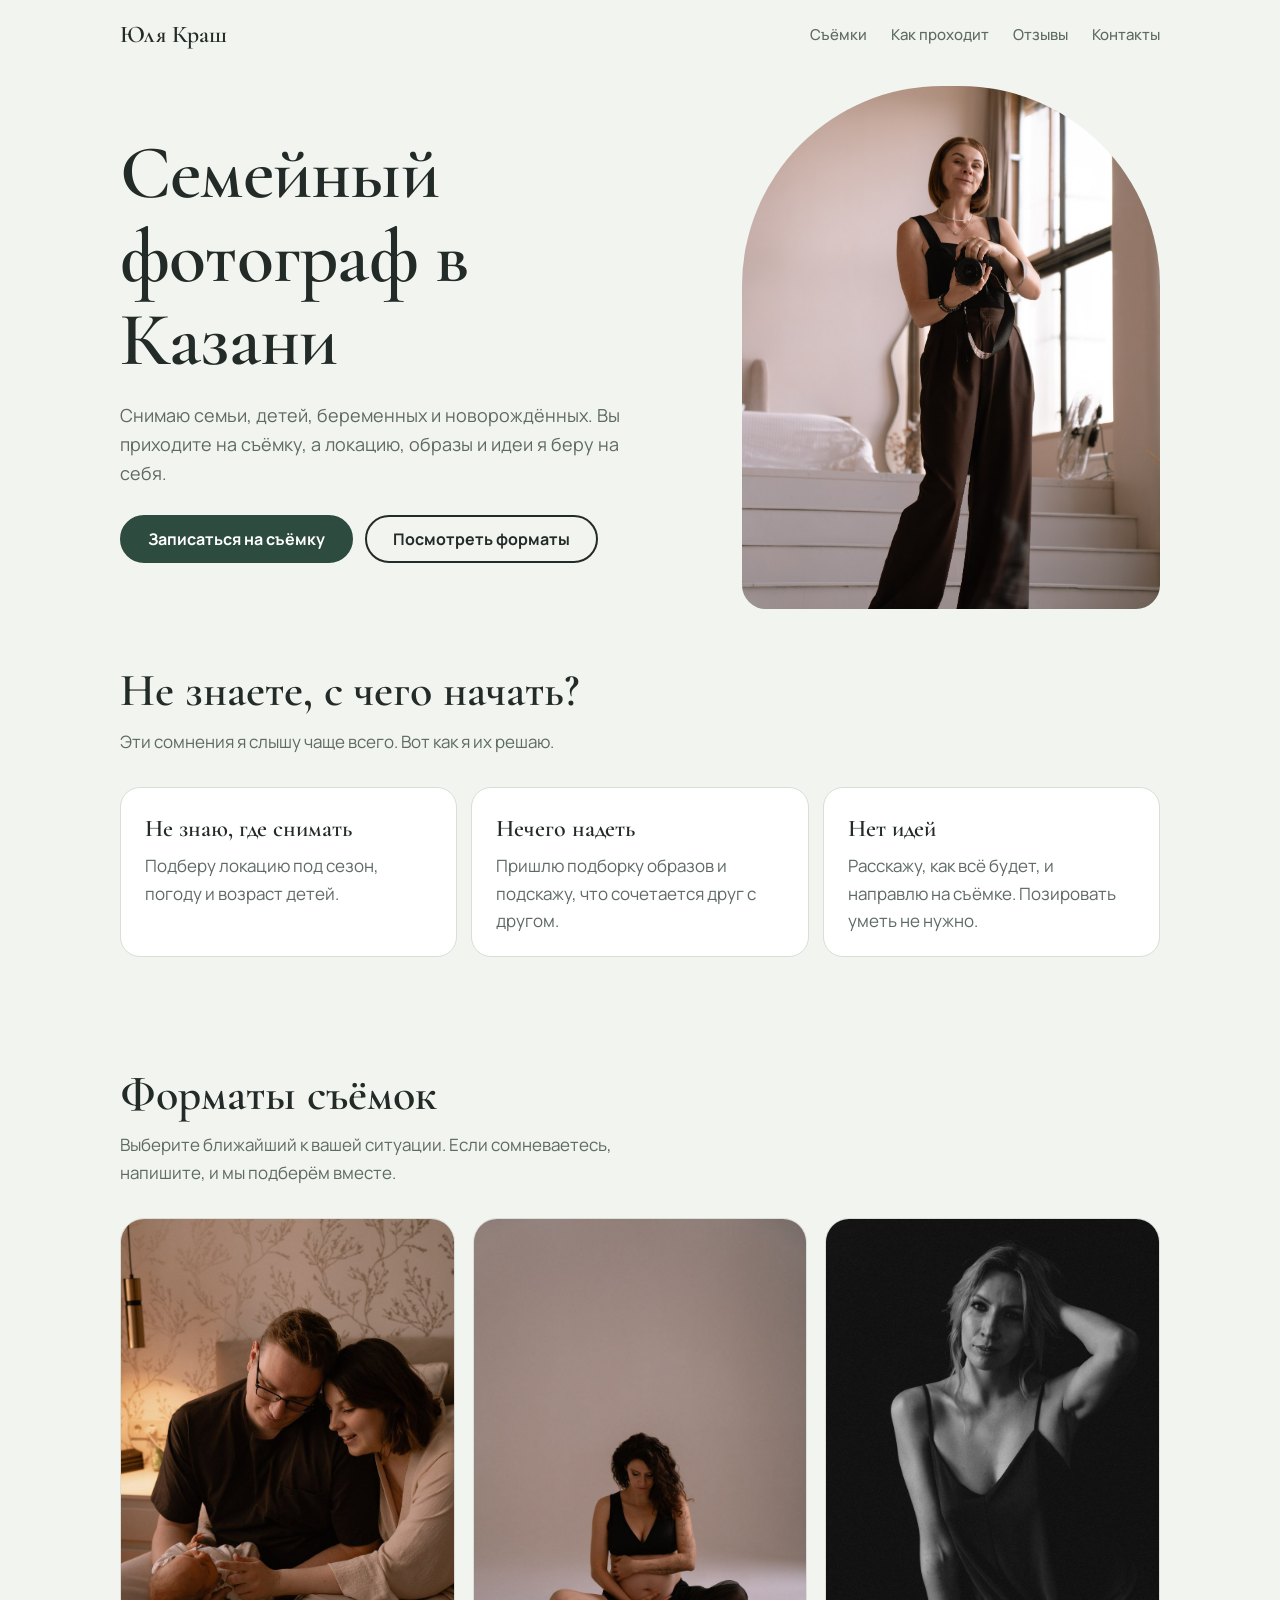
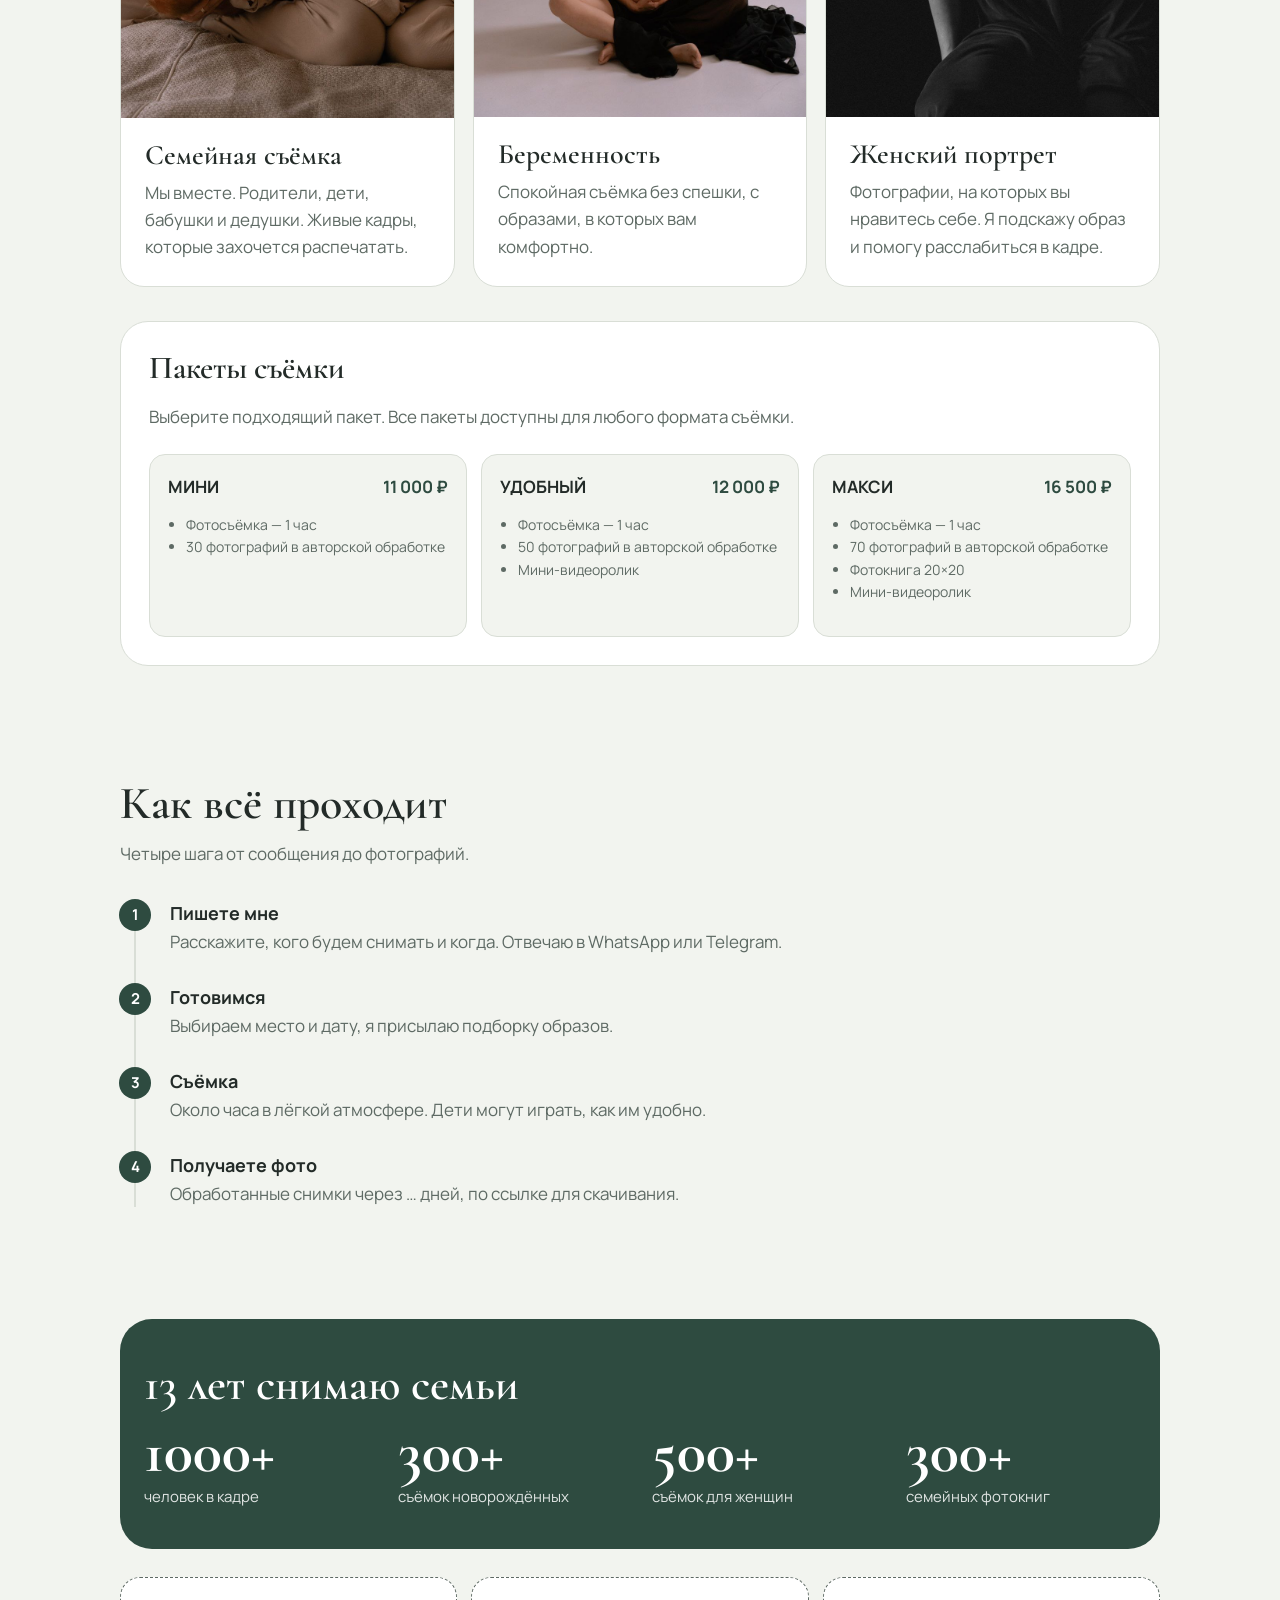
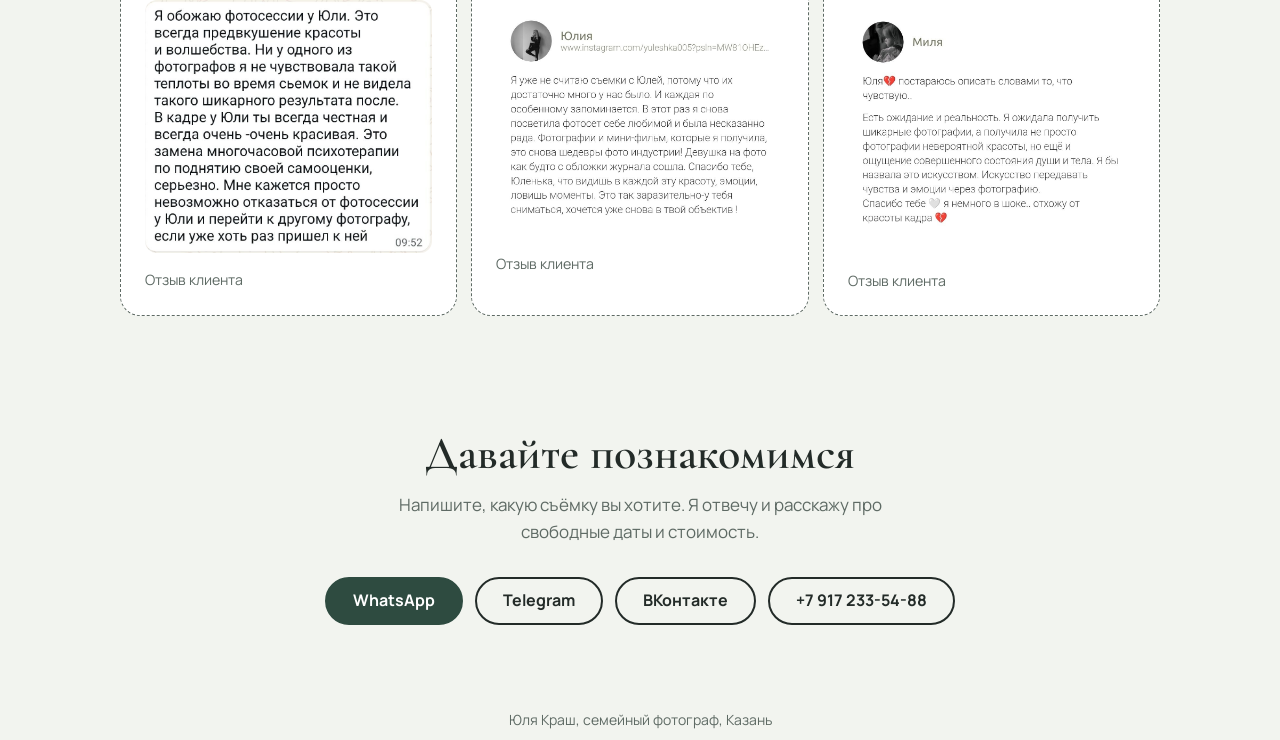
==== index.html @ fc6b43dc "Add files via upload" ====
<!DOCTYPE html>
<html lang="ru">
<head>
<meta charset="utf-8">
<meta name="viewport" content="width=device-width, initial-scale=1, viewport-fit=cover">
<title>Юля Краш — семейный фотограф в Казани</title>
<meta name="description" content="Семейные съёмки, съёмки беременных и новорождённых в Казани. Помогу с локацией, образами и идеями.">
<link rel="preconnect" href="https://fonts.googleapis.com">
<link rel="preconnect" href="https://fonts.gstatic.com" crossorigin>
<link href="https://fonts.googleapis.com/css2?family=Cormorant+Garamond:wght@500;600&family=Manrope:wght@400;500;700&display=swap" rel="stylesheet">
<style>
:root{
  --bg:#F2F4EF; --surface:#FFFFFF; --ink:#232B28; --muted:#5E6A64;
  --accent:#2E4B40; --accent-ink:#FFFFFF; --blush:#EBCFC6; --sage:#C9D6CB; --line:#D9DED6;
  box-sizing:border-box; padding-top:env(safe-area-inset-top,0px); padding-bottom:env(safe-area-inset-bottom,0px);
  color-scheme:light;
}
@media (prefers-color-scheme:dark){
  :root:not([data-theme="light"]){
    --bg:#171C1A; --surface:#202723; --ink:#EDEFEA; --muted:#A3AEA7;
    --accent:#9CC4B0; --accent-ink:#13201A; --blush:#5B4640; --sage:#33443A; --line:#303A35; color-scheme:dark;
  }
}
:root[data-theme="dark"]{
  --bg:#171C1A; --surface:#202723; --ink:#EDEFEA; --muted:#A3AEA7;
  --accent:#9CC4B0; --accent-ink:#13201A; --blush:#5B4640; --sage:#33443A; --line:#303A35; color-scheme:dark;
}
html{scroll-behavior:smooth;scroll-padding-top:env(safe-area-inset-top,0px)}
*{box-sizing:border-box}
body{margin:0;background:var(--bg);color:var(--ink);font:400 17px/1.6 Manrope,system-ui,-apple-system,"Segoe UI",Arial,sans-serif;-webkit-font-smoothing:antialiased;padding-bottom:84px}
h1,h2,h3{font-family:"Cormorant Garamond",Georgia,"Times New Roman",serif;font-weight:600;line-height:1.1;margin:0}
a{color:inherit}
:focus-visible{outline:3px solid var(--accent);outline-offset:3px}
.wrap{max-width:1080px;margin:0 auto;padding:0 20px}
section{padding:56px 0}
h2{font-size:clamp(32px,6vw,46px);margin-bottom:12px}
.lead{color:var(--muted);max-width:56ch;margin:0 0 32px}

/* header */
header{display:flex;align-items:center;justify-content:space-between;padding:16px 0}
.logo{font-family:"Cormorant Garamond",Georgia,serif;font-weight:600;font-size:24px;text-decoration:none}
header nav{display:none;gap:24px}
header nav a{text-decoration:none;color:var(--muted);font-weight:500;font-size:15px}
header nav a:hover{color:var(--ink)}
@media(min-width:760px){header nav{display:flex}}

/* buttons */
.btn{display:inline-flex;align-items:center;justify-content:center;min-height:48px;padding:0 26px;border-radius:999px;background:var(--accent);color:var(--accent-ink);font-weight:700;text-decoration:none;border:2px solid var(--accent);font-size:16px}
.btn.ghost{background:transparent;color:var(--ink);border-color:var(--ink)}
.btn:hover{filter:brightness(1.08)}

/* hero */
.hero{display:grid;gap:32px;padding-top:16px;align-items:center}
.hero h1{font-size:clamp(42px,9vw,76px);letter-spacing:-.01em}
.hero p{color:var(--muted);font-size:18px;max-width:46ch;margin:18px 0 28px}
.cta-row{display:flex;flex-wrap:wrap;gap:12px}
.photo{position:relative;border-radius:200px 200px 24px 24px;aspect-ratio:4/5;background:linear-gradient(160deg,var(--blush),var(--sage));display:flex;align-items:flex-end;justify-content:center;overflow:hidden}
.ph-note{margin:16px;padding:8px 14px;border:1.5px dashed var(--muted);border-radius:12px;color:var(--muted);font-size:13px;text-align:center;background:color-mix(in srgb,var(--bg) 70%,transparent)}
@media(min-width:860px){.hero{grid-template-columns:1.15fr .85fr;gap:56px}}

/* worries */
.worries{display:grid;gap:14px}
.worry{background:var(--surface);border:1px solid var(--line);border-radius:20px;padding:22px 24px}
.worry b{display:block;font-family:"Cormorant Garamond",Georgia,serif;font-size:24px;font-weight:600;margin-bottom:4px}
.worry span{color:var(--muted)}
@media(min-width:760px){.worries{grid-template-columns:repeat(3,1fr)}}

/* services */
.svc{display:grid;gap:18px}
.card{display:flex;flex-direction:column;background:var(--surface);border:1px solid var(--line);border-radius:24px;overflow:hidden}
.card .pic{aspect-ratio:3/2;display:flex;align-items:flex-end}
.card:nth-child(1) .pic{background:linear-gradient(135deg,var(--sage),var(--blush))}
.card:nth-child(2) .pic{background:linear-gradient(135deg,var(--blush),var(--bg))}
.card:nth-child(3) .pic{background:linear-gradient(135deg,var(--bg),var(--sage))}
.card .pic .ph-note{margin:12px}
.card .body{padding:22px 24px 26px;display:flex;flex-direction:column;gap:8px;flex:1}
.card h3{font-size:28px}
.card p{margin:0;color:var(--muted)}
.price{margin-top:auto;padding-top:12px;font-weight:700}
.price i{font-style:normal;color:var(--muted);font-weight:500;border-bottom:1.5px dashed var(--muted)}
@media(min-width:860px){.svc{grid-template-columns:repeat(3,1fr)}}


/* pricing */
.pricing {
  margin-top: 34px;
  padding: 28px;
  background: var(--surface);
  border: 1px solid var(--line);
  border-radius: 28px;
}

.pricing h3 {
  font-size: 32px;
  margin-bottom: 8px;
}

.pricing-intro {
  color: var(--muted);
  margin-bottom: 24px;
}

.pricing-grid {
  display: grid;
  grid-template-columns: repeat(3, 1fr);
  gap: 14px;
}

.pricing .price-option {
  padding: 18px;
  border: 1px solid var(--line);
  border-radius: 16px;
  background: var(--bg);
}

.pricing .price-option b {
  display: flex;
  justify-content: space-between;
  gap: 10px;
  font-size: 17px;
}

.pricing .price-option strong {
  color: var(--accent);
  white-space: nowrap;
}

.pricing .price-option ul {
  padding-left: 18px;
  color: var(--muted);
  font-size: 14px;
}

@media (max-width: 760px) {
  .pricing-grid {
    grid-template-columns: 1fr;
  }
}


/* process */
.steps{list-style:none;margin:0;padding:0;display:grid;gap:0;counter-reset:s;border-left:2px solid var(--line);margin-left:14px}
.steps li{counter-increment:s;position:relative;padding:0 0 28px 34px}
.steps li:last-child{padding-bottom:0}
.steps li::before{content:counter(s);position:absolute;left:-17px;top:0;width:32px;height:32px;border-radius:50%;background:var(--accent);color:var(--accent-ink);font-weight:700;font-size:15px;display:flex;align-items:center;justify-content:center}
.steps b{display:block;font-size:18px}
.steps span{color:var(--muted)}

/* proof */
.proof{background:var(--accent);color:var(--accent-ink);border-radius:32px;padding:40px 24px}
.stats{display:grid;grid-template-columns:1fr 1fr;gap:24px}
.stats div b{display:block;font-family:"Cormorant Garamond",Georgia,serif;font-size:clamp(40px,8vw,60px);line-height:1}
.stats div span{font-size:15px;opacity:.85}
@media(min-width:760px){.stats{grid-template-columns:repeat(4,1fr)}}
.reviews{display:grid;gap:14px;margin-top:28px}
.review{background:var(--surface);color:var(--ink);border-radius:20px;padding:22px 24px;border:1px dashed var(--muted)}
.review img {
  width: 100%;
  height: auto;
  display: block;
  border-radius: 12px;
  margin-bottom: 12px;
}
.review small{color:var(--muted)}
@media(min-width:760px){.reviews{grid-template-columns:repeat(3,1fr)}}

/* contact */
.contact{text-align:center}
.contact .cta-row{justify-content:center;margin-top:20px}
.contact .lead{margin-left:auto;margin-right:auto}
footer{padding:28px 0 8px;color:var(--muted);font-size:14px;text-align:center}

/* sticky mobile bar */
.bar{position:fixed;left:0;right:0;bottom:0;display:flex;gap:10px;padding:10px 16px calc(10px + env(safe-area-inset-bottom,0px));background:var(--surface);border-top:1px solid var(--line);z-index:20}
.bar a{flex:1;min-height:48px;border-radius:999px;display:flex;align-items:center;justify-content:center;font-weight:700;text-decoration:none;font-size:15px}
.bar .wa{background:var(--accent);color:var(--accent-ink)}
.bar .tg{border:2px solid var(--accent);color:var(--ink)}
@media(min-width:760px){.bar{display:none}body{padding-bottom:0}}
@media(prefers-reduced-motion:reduce){html{scroll-behavior:auto}}

.photo img{width:100%;height:100%;object-fit:cover;display:block}
.card .pic img{width:100%;height:100%;object-fit:cover;display:block}

.card .pic img{width:100%;height:100%;object-fit:cover;display:block}
</style>


</head>
<body>
<div class="wrap">
  <header>
    <a class="logo" href="#top">Юля Краш</a>
    <nav aria-label="Разделы">
      <a href="#sessions">Съёмки</a>
      <a href="#process">Как проходит</a>
      <a href="#reviews">Отзывы</a>
      <a href="#contact">Контакты</a>
    </nav>
  </header>

  <main id="top">
    <div class="hero">
      <div>
        <h1>Семейный фотограф в Казани</h1>
        <p>Снимаю семьи, детей, беременных и новорождённых. Вы приходите на съёмку, а локацию, образы и идеи я беру на себя.</p>
        <div class="cta-row">
          <a class="btn" href="#contact">Записаться на съёмку</a>
          <a class="btn ghost" href="#sessions">Посмотреть форматы</a>
        </div>
      </div>
      <div class="photo">
        <img src="img/mama_main.jpg" alt="Семья на фотосессии в Казани">
      </div>
    </div>

    <section aria-labelledby="w">
      <h2 id="w">Не знаете, с чего начать?</h2>
      <p class="lead">Эти сомнения я слышу чаще всего. Вот как я их решаю.</p>
      <div class="worries">
        <div class="worry"><b>Не знаю, где снимать</b><span>Подберу локацию под сезон, погоду и возраст детей.</span></div>
        <div class="worry"><b>Нечего надеть</b><span>Пришлю подборку образов и подскажу, что сочетается друг с другом.</span></div>
        <div class="worry"><b>Нет идей</b><span>Расскажу, как всё будет, и направлю на съёмке. Позировать уметь не нужно.</span></div>
      </div>
    </section>

    <section id="sessions" aria-labelledby="s">
      <h2 id="s">Форматы съёмок</h2>
      <p class="lead">Выберите ближайший к вашей ситуации. Если сомневаетесь, напишите, и мы подберём вместе.</p>
      <div class="svc">
        <article class="card">
          <div class="pic"><img src="img/family.jpg" alt="Семья на фотосессии в Казани"></div>
          <div class="body"><h3>Семейная съёмка</h3><p>Мы вместе. Родители, дети, бабушки и дедушки. Живые кадры, которые захочется распечатать.</p></div>
        </article>
        <article class="card">
          <div class="pic"><img src="img/pregnancy.jpg" alt="Съёмка беременности в Казани"></div>
          <div class="body"><h3>Беременность</h3><p>Спокойная съёмка без спешки, с образами, в которых вам комфортно.</p></div>
        </article>
        <article class="card">
          <div class="pic"><img src="img/portrait.jpg" alt="Женский портрет"></div>
          <div class="body"><h3>Женский портрет</h3><p>Фотографии, на которых вы нравитесь себе. Я подскажу образ и помогу расслабиться в кадре.</p></div>
        </article>
      </div>
      
      <div class="pricing">
        <h3>Пакеты съёмки</h3>
        <p class="pricing-intro">
          Выберите подходящий пакет. Все пакеты доступны для любого формата съёмки.
        </p>

        <div class="pricing-grid">

          <div class="price-option">
            <b>МИНИ <strong>11 000 ₽</strong></b>
            <ul>
              <li>Фотосъёмка — 1 час</li>
              <li>30 фотографий в авторской обработке</li>
            </ul>
          </div>

          <div class="price-option">
            <b>УДОБНЫЙ <strong>12 000 ₽</strong></b>
            <ul>
              <li>Фотосъёмка — 1 час</li>
              <li>50 фотографий в авторской обработке</li>
              <li>Мини-видеоролик</li>
            </ul>
          </div>

          <div class="price-option">
            <b>МАКСИ <strong>16 500 ₽</strong></b>
            <ul>
              <li>Фотосъёмка — 1 час</li>
              <li>70 фотографий в авторской обработке</li>
              <li>Фотокнига 20×20</li>
              <li>Мини-видеоролик</li>
            </ul>
          </div>

        </div>
      </div>

    </section>

    <section id="process" aria-labelledby="p">
      <h2 id="p">Как всё проходит</h2>
      <p class="lead">Четыре шага от сообщения до фотографий.</p>
      <ol class="steps">
        <li><b>Пишете мне</b><span>Расскажите, кого будем снимать и когда. Отвечаю в WhatsApp или Telegram.</span></li>
        <li><b>Готовимся</b><span>Выбираем место и дату, я присылаю подборку образов.</span></li>
        <li><b>Съёмка</b><span>Около часа в лёгкой атмосфере. Дети могут играть, как им удобно.</span></li>
        <li><b>Получаете фото</b><span>Обработанные снимки через … дней, по ссылке для скачивания.</span></li>
      </ol>
    </section>

    <section id="reviews" aria-labelledby="r">
      <div class="proof">
        <h2 id="r">13 лет снимаю семьи</h2>
        <div class="stats">
          <div><b>1000+</b><span>человек в кадре</span></div>
          <div><b>300+</b><span>съёмок новорождённых</span></div>
          <div><b>500+</b><span>съёмок для женщин</span></div>
          <div><b>300+</b><span>семейных фотокниг</span></div>
        </div>
      </div>
      <div class="reviews">

  <div class="review">
    <img src="img/otziv_1.jpg" alt="Отзыв клиента">
    <small>Отзыв клиента</small>
  </div>

  <div class="review">
    <img src="img/otziv_2.jpg" alt="Отзыв клиента">
    <small>Отзыв клиента</small>
  </div>

  <div class="review">
    <img src="img/otziv_3.jpg" alt="Отзыв клиента">
    <small>Отзыв клиента</small>
  </div>

</div>
    </section>

    <section id="contact" class="contact" aria-labelledby="c">
      <h2 id="c">Давайте познакомимся</h2>
      <p class="lead">Напишите, какую съёмку вы хотите. Я отвечу и расскажу про свободные даты и стоимость.</p>
      <div class="cta-row">
        <a class="btn" href="https://wa.me/79172335488">WhatsApp</a>
        <a class="btn ghost" href="https://t.me/yulja_krash">Telegram</a>
        <a class="btn ghost" href="https://vk.ru/yulja.krash">ВКонтакте</a>
        <a class="btn ghost" href="tel:+79172335488">+7 917 233-54-88</a>
      </div>
    </section>
  </main>

  <footer>Юля Краш, семейный фотограф, Казань</footer>
</div>

<div class="bar">
  <a class="wa" href="https://wa.me/79172335488">WhatsApp</a>
  <a class="tg" href="https://t.me/yulja_krash">Telegram</a>
</div>
</body>
</html>
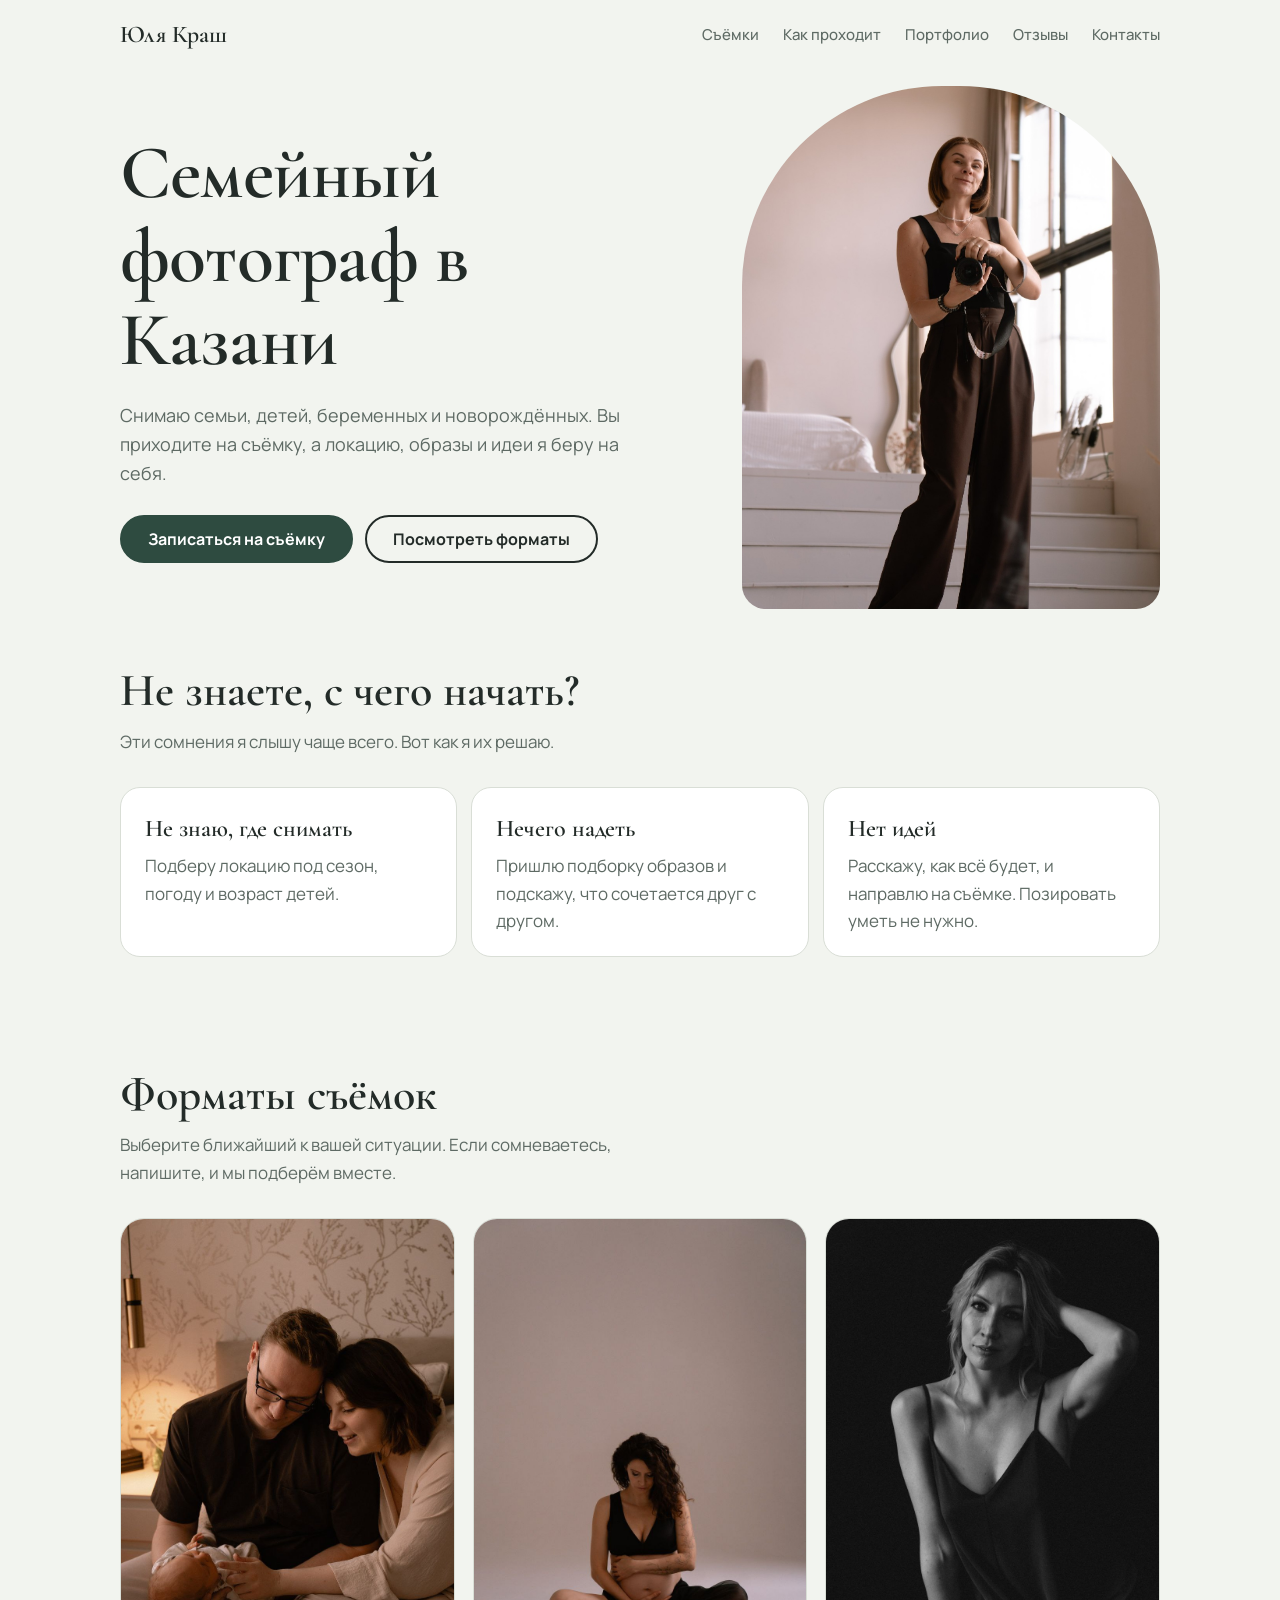
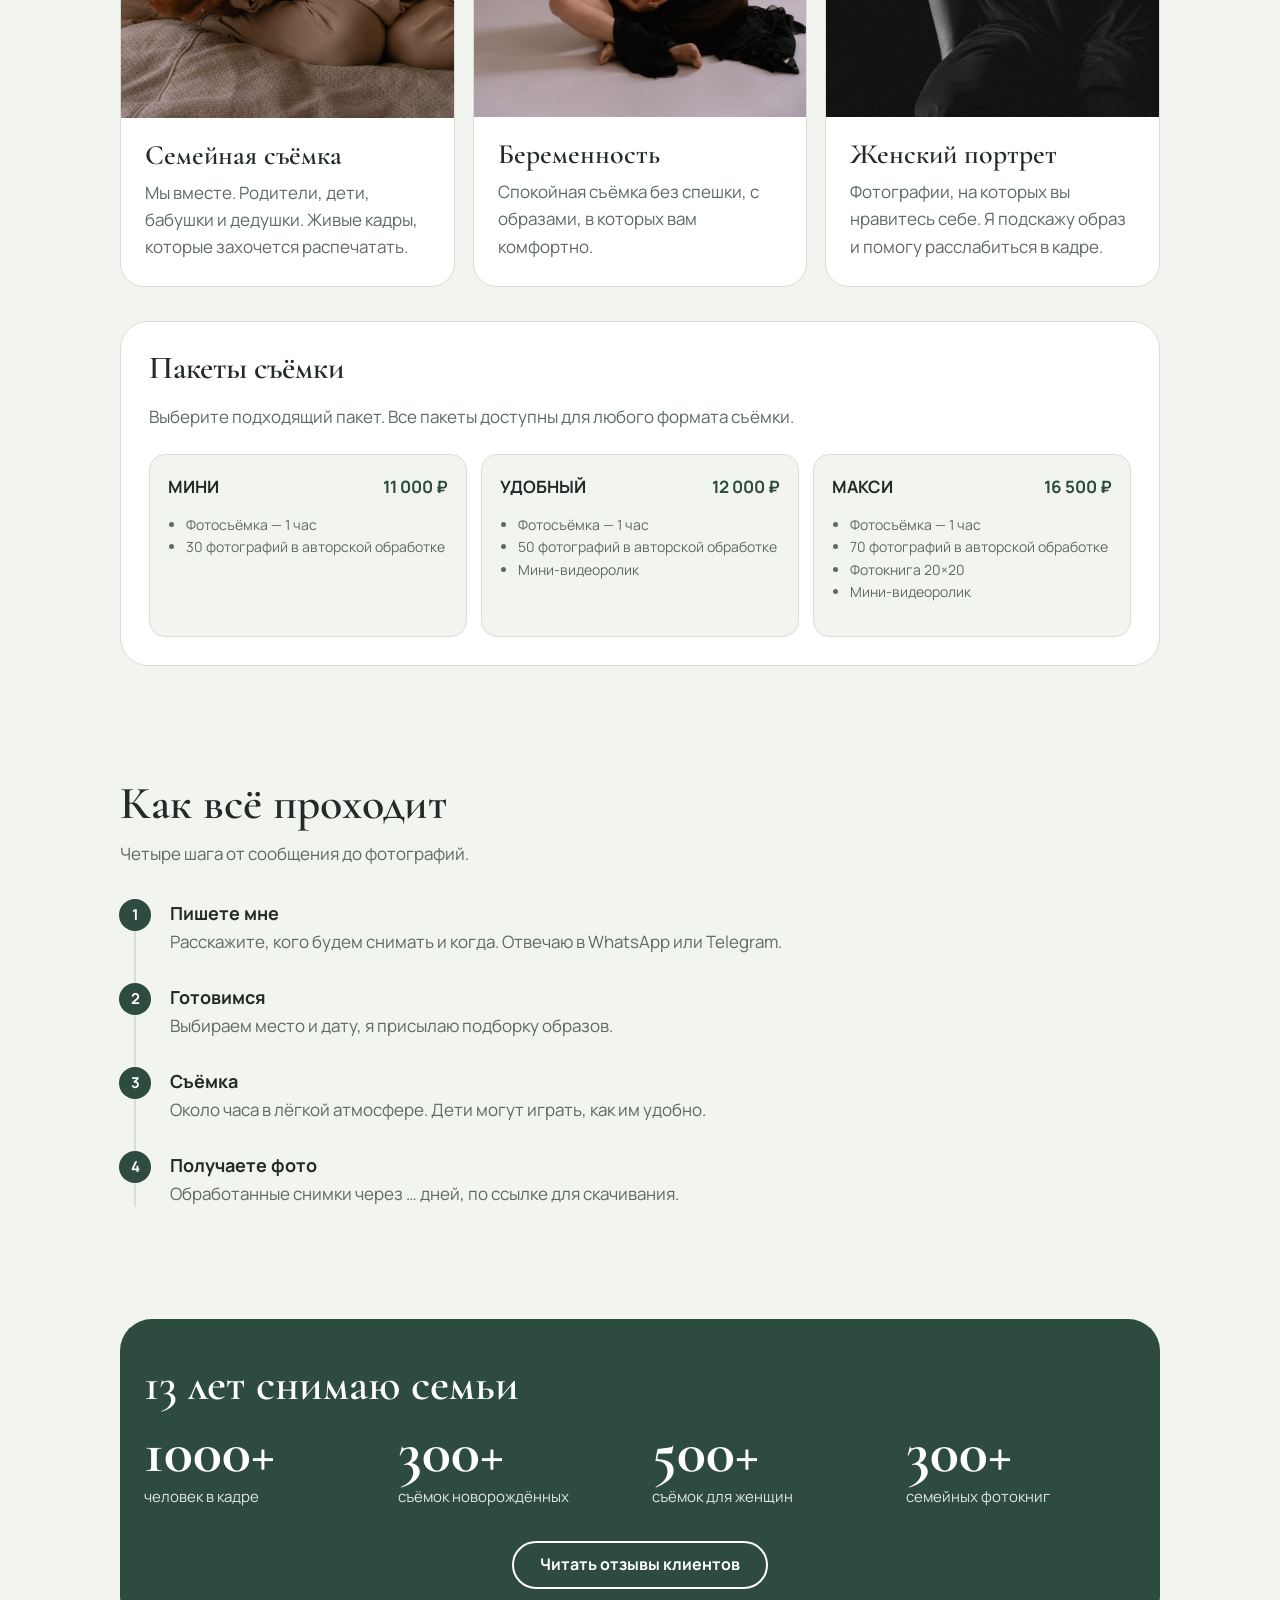
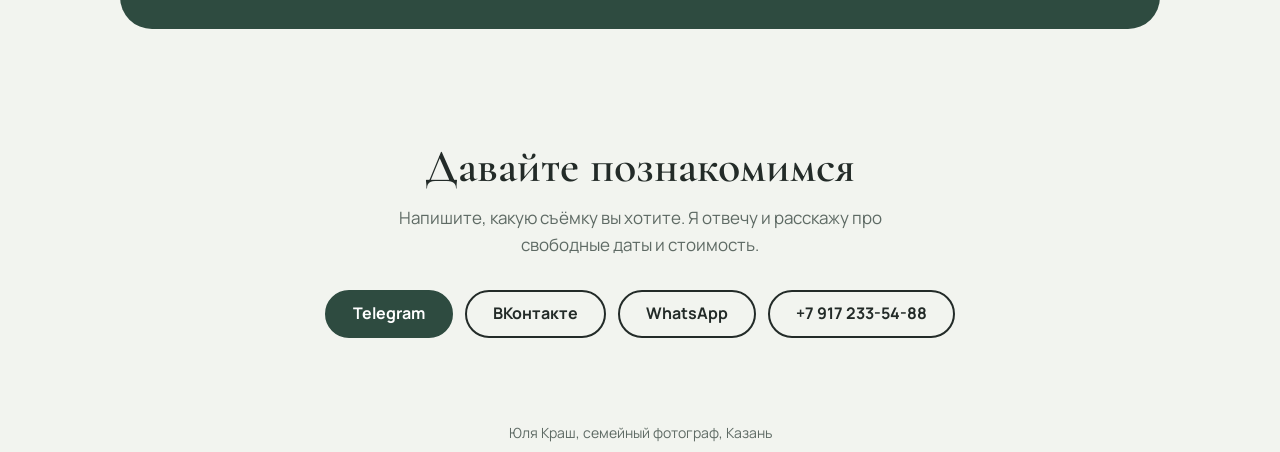
==== commit 58219507: "ьфшт" ====
--- a/index.html
+++ b/index.html
@@ -8,181 +8,7 @@
 <link rel="preconnect" href="https://fonts.googleapis.com">
 <link rel="preconnect" href="https://fonts.gstatic.com" crossorigin>
 <link href="https://fonts.googleapis.com/css2?family=Cormorant+Garamond:wght@500;600&family=Manrope:wght@400;500;700&display=swap" rel="stylesheet">
-<style>
-:root{
-  --bg:#F2F4EF; --surface:#FFFFFF; --ink:#232B28; --muted:#5E6A64;
-  --accent:#2E4B40; --accent-ink:#FFFFFF; --blush:#EBCFC6; --sage:#C9D6CB; --line:#D9DED6;
-  box-sizing:border-box; padding-top:env(safe-area-inset-top,0px); padding-bottom:env(safe-area-inset-bottom,0px);
-  color-scheme:light;
-}
-@media (prefers-color-scheme:dark){
-  :root:not([data-theme="light"]){
-    --bg:#171C1A; --surface:#202723; --ink:#EDEFEA; --muted:#A3AEA7;
-    --accent:#9CC4B0; --accent-ink:#13201A; --blush:#5B4640; --sage:#33443A; --line:#303A35; color-scheme:dark;
-  }
-}
-:root[data-theme="dark"]{
-  --bg:#171C1A; --surface:#202723; --ink:#EDEFEA; --muted:#A3AEA7;
-  --accent:#9CC4B0; --accent-ink:#13201A; --blush:#5B4640; --sage:#33443A; --line:#303A35; color-scheme:dark;
-}
-html{scroll-behavior:smooth;scroll-padding-top:env(safe-area-inset-top,0px)}
-*{box-sizing:border-box}
-body{margin:0;background:var(--bg);color:var(--ink);font:400 17px/1.6 Manrope,system-ui,-apple-system,"Segoe UI",Arial,sans-serif;-webkit-font-smoothing:antialiased;padding-bottom:84px}
-h1,h2,h3{font-family:"Cormorant Garamond",Georgia,"Times New Roman",serif;font-weight:600;line-height:1.1;margin:0}
-a{color:inherit}
-:focus-visible{outline:3px solid var(--accent);outline-offset:3px}
-.wrap{max-width:1080px;margin:0 auto;padding:0 20px}
-section{padding:56px 0}
-h2{font-size:clamp(32px,6vw,46px);margin-bottom:12px}
-.lead{color:var(--muted);max-width:56ch;margin:0 0 32px}
-
-/* header */
-header{display:flex;align-items:center;justify-content:space-between;padding:16px 0}
-.logo{font-family:"Cormorant Garamond",Georgia,serif;font-weight:600;font-size:24px;text-decoration:none}
-header nav{display:none;gap:24px}
-header nav a{text-decoration:none;color:var(--muted);font-weight:500;font-size:15px}
-header nav a:hover{color:var(--ink)}
-@media(min-width:760px){header nav{display:flex}}
-
-/* buttons */
-.btn{display:inline-flex;align-items:center;justify-content:center;min-height:48px;padding:0 26px;border-radius:999px;background:var(--accent);color:var(--accent-ink);font-weight:700;text-decoration:none;border:2px solid var(--accent);font-size:16px}
-.btn.ghost{background:transparent;color:var(--ink);border-color:var(--ink)}
-.btn:hover{filter:brightness(1.08)}
-
-/* hero */
-.hero{display:grid;gap:32px;padding-top:16px;align-items:center}
-.hero h1{font-size:clamp(42px,9vw,76px);letter-spacing:-.01em}
-.hero p{color:var(--muted);font-size:18px;max-width:46ch;margin:18px 0 28px}
-.cta-row{display:flex;flex-wrap:wrap;gap:12px}
-.photo{position:relative;border-radius:200px 200px 24px 24px;aspect-ratio:4/5;background:linear-gradient(160deg,var(--blush),var(--sage));display:flex;align-items:flex-end;justify-content:center;overflow:hidden}
-.ph-note{margin:16px;padding:8px 14px;border:1.5px dashed var(--muted);border-radius:12px;color:var(--muted);font-size:13px;text-align:center;background:color-mix(in srgb,var(--bg) 70%,transparent)}
-@media(min-width:860px){.hero{grid-template-columns:1.15fr .85fr;gap:56px}}
-
-/* worries */
-.worries{display:grid;gap:14px}
-.worry{background:var(--surface);border:1px solid var(--line);border-radius:20px;padding:22px 24px}
-.worry b{display:block;font-family:"Cormorant Garamond",Georgia,serif;font-size:24px;font-weight:600;margin-bottom:4px}
-.worry span{color:var(--muted)}
-@media(min-width:760px){.worries{grid-template-columns:repeat(3,1fr)}}
-
-/* services */
-.svc{display:grid;gap:18px}
-.card{display:flex;flex-direction:column;background:var(--surface);border:1px solid var(--line);border-radius:24px;overflow:hidden}
-.card .pic{aspect-ratio:3/2;display:flex;align-items:flex-end}
-.card:nth-child(1) .pic{background:linear-gradient(135deg,var(--sage),var(--blush))}
-.card:nth-child(2) .pic{background:linear-gradient(135deg,var(--blush),var(--bg))}
-.card:nth-child(3) .pic{background:linear-gradient(135deg,var(--bg),var(--sage))}
-.card .pic .ph-note{margin:12px}
-.card .body{padding:22px 24px 26px;display:flex;flex-direction:column;gap:8px;flex:1}
-.card h3{font-size:28px}
-.card p{margin:0;color:var(--muted)}
-.price{margin-top:auto;padding-top:12px;font-weight:700}
-.price i{font-style:normal;color:var(--muted);font-weight:500;border-bottom:1.5px dashed var(--muted)}
-@media(min-width:860px){.svc{grid-template-columns:repeat(3,1fr)}}
-
-
-/* pricing */
-.pricing {
-  margin-top: 34px;
-  padding: 28px;
-  background: var(--surface);
-  border: 1px solid var(--line);
-  border-radius: 28px;
-}
-
-.pricing h3 {
-  font-size: 32px;
-  margin-bottom: 8px;
-}
-
-.pricing-intro {
-  color: var(--muted);
-  margin-bottom: 24px;
-}
-
-.pricing-grid {
-  display: grid;
-  grid-template-columns: repeat(3, 1fr);
-  gap: 14px;
-}
-
-.pricing .price-option {
-  padding: 18px;
-  border: 1px solid var(--line);
-  border-radius: 16px;
-  background: var(--bg);
-}
-
-.pricing .price-option b {
-  display: flex;
-  justify-content: space-between;
-  gap: 10px;
-  font-size: 17px;
-}
-
-.pricing .price-option strong {
-  color: var(--accent);
-  white-space: nowrap;
-}
-
-.pricing .price-option ul {
-  padding-left: 18px;
-  color: var(--muted);
-  font-size: 14px;
-}
-
-@media (max-width: 760px) {
-  .pricing-grid {
-    grid-template-columns: 1fr;
-  }
-}
-
-
-/* process */
-.steps{list-style:none;margin:0;padding:0;display:grid;gap:0;counter-reset:s;border-left:2px solid var(--line);margin-left:14px}
-.steps li{counter-increment:s;position:relative;padding:0 0 28px 34px}
-.steps li:last-child{padding-bottom:0}
-.steps li::before{content:counter(s);position:absolute;left:-17px;top:0;width:32px;height:32px;border-radius:50%;background:var(--accent);color:var(--accent-ink);font-weight:700;font-size:15px;display:flex;align-items:center;justify-content:center}
-.steps b{display:block;font-size:18px}
-.steps span{color:var(--muted)}
-
-/* proof */
-.proof{background:var(--accent);color:var(--accent-ink);border-radius:32px;padding:40px 24px}
-.stats{display:grid;grid-template-columns:1fr 1fr;gap:24px}
-.stats div b{display:block;font-family:"Cormorant Garamond",Georgia,serif;font-size:clamp(40px,8vw,60px);line-height:1}
-.stats div span{font-size:15px;opacity:.85}
-@media(min-width:760px){.stats{grid-template-columns:repeat(4,1fr)}}
-.reviews{display:grid;gap:14px;margin-top:28px}
-.review{background:var(--surface);color:var(--ink);border-radius:20px;padding:22px 24px;border:1px dashed var(--muted)}
-.review img {
-  width: 100%;
-  height: auto;
-  display: block;
-  border-radius: 12px;
-  margin-bottom: 12px;
-}
-.review small{color:var(--muted)}
-@media(min-width:760px){.reviews{grid-template-columns:repeat(3,1fr)}}
-
-/* contact */
-.contact{text-align:center}
-.contact .cta-row{justify-content:center;margin-top:20px}
-.contact .lead{margin-left:auto;margin-right:auto}
-footer{padding:28px 0 8px;color:var(--muted);font-size:14px;text-align:center}
-
-/* sticky mobile bar */
-.bar{position:fixed;left:0;right:0;bottom:0;display:flex;gap:10px;padding:10px 16px calc(10px + env(safe-area-inset-bottom,0px));background:var(--surface);border-top:1px solid var(--line);z-index:20}
-.bar a{flex:1;min-height:48px;border-radius:999px;display:flex;align-items:center;justify-content:center;font-weight:700;text-decoration:none;font-size:15px}
-.bar .wa{background:var(--accent);color:var(--accent-ink)}
-.bar .tg{border:2px solid var(--accent);color:var(--ink)}
-@media(min-width:760px){.bar{display:none}body{padding-bottom:0}}
-@media(prefers-reduced-motion:reduce){html{scroll-behavior:auto}}
-
-.photo img{width:100%;height:100%;object-fit:cover;display:block}
-.card .pic img{width:100%;height:100%;object-fit:cover;display:block}
-
-.card .pic img{width:100%;height:100%;object-fit:cover;display:block}
-</style>
+<link rel="stylesheet" href="style.css">
 
 
 </head>
@@ -193,7 +19,8 @@
     <nav aria-label="Разделы">
       <a href="#sessions">Съёмки</a>
       <a href="#process">Как проходит</a>
-      <a href="#reviews">Отзывы</a>
+      <a href="portfolio.html">Портфолио</a>
+      <a href="reviews.html">Отзывы</a>
       <a href="#contact">Контакты</a>
     </nav>
   </header>
@@ -301,34 +128,19 @@
           <div><b>500+</b><span>съёмок для женщин</span></div>
           <div><b>300+</b><span>семейных фотокниг</span></div>
         </div>
+        <a class="btn ghost" href="reviews.html" style="display:flex;width:fit-content;margin:32px auto 0;color:var(--accent-ink);border-color:var(--accent-ink);">Читать отзывы клиентов</a>
       </div>
-      <div class="reviews">
-
-  <div class="review">
-    <img src="img/otziv_1.jpg" alt="Отзыв клиента">
-    <small>Отзыв клиента</small>
-  </div>
-
-  <div class="review">
-    <img src="img/otziv_2.jpg" alt="Отзыв клиента">
-    <small>Отзыв клиента</small>
-  </div>
-
-  <div class="review">
-    <img src="img/otziv_3.jpg" alt="Отзыв клиента">
-    <small>Отзыв клиента</small>
-  </div>
-
-</div>
+      
     </section>
 
+    
     <section id="contact" class="contact" aria-labelledby="c">
       <h2 id="c">Давайте познакомимся</h2>
       <p class="lead">Напишите, какую съёмку вы хотите. Я отвечу и расскажу про свободные даты и стоимость.</p>
       <div class="cta-row">
-        <a class="btn" href="https://wa.me/79172335488">WhatsApp</a>
-        <a class="btn ghost" href="https://t.me/yulja_krash">Telegram</a>
-        <a class="btn ghost" href="https://vk.ru/yulja.krash">ВКонтакте</a>
+        <a class="btn" href="https://t.me/yulja_krash" target="_blank" rel="noopener">Telegram</a>
+        <a class="btn ghost" href="https://vk.ru/yulja.krash" target="_blank" rel="noopener">ВКонтакте</a>
+        <a class="btn ghost" href="https://wa.me/79172335488" target="_blank" rel="noopener">WhatsApp</a>
         <a class="btn ghost" href="tel:+79172335488">+7 917 233-54-88</a>
       </div>
     </section>
@@ -338,8 +150,9 @@
 </div>
 
 <div class="bar">
-  <a class="wa" href="https://wa.me/79172335488">WhatsApp</a>
-  <a class="tg" href="https://t.me/yulja_krash">Telegram</a>
+  <a href="https://t.me/yulja_krash" target="_blank" rel="noopener">Telegram</a>
+  <a href="https://vk.ru/yulja.krash" target="_blank" rel="noopener">ВКонтакте</a>
+  <a href="https://wa.me/79172335488" target="_blank" rel="noopener">WhatsApp</a>
 </div>
 </body>
 </html>
--- a/style.css
+++ b/style.css
@@ -0,0 +1,259 @@
+
+:root{
+  --bg:#F2F4EF; --surface:#FFFFFF; --ink:#232B28; --muted:#5E6A64;
+  --accent:#2E4B40; --accent-ink:#FFFFFF; --blush:#EBCFC6; --sage:#C9D6CB; --line:#D9DED6;
+  box-sizing:border-box; padding-top:env(safe-area-inset-top,0px); padding-bottom:env(safe-area-inset-bottom,0px);
+  color-scheme:light;
+}
+@media (prefers-color-scheme:dark){
+  :root:not([data-theme="light"]){
+    --bg:#171C1A; --surface:#202723; --ink:#EDEFEA; --muted:#A3AEA7;
+    --accent:#9CC4B0; --accent-ink:#13201A; --blush:#5B4640; --sage:#33443A; --line:#303A35; color-scheme:dark;
+  }
+}
+:root[data-theme="dark"]{
+  --bg:#171C1A; --surface:#202723; --ink:#EDEFEA; --muted:#A3AEA7;
+  --accent:#9CC4B0; --accent-ink:#13201A; --blush:#5B4640; --sage:#33443A; --line:#303A35; color-scheme:dark;
+}
+html{scroll-behavior:smooth;scroll-padding-top:env(safe-area-inset-top,0px)}
+*{box-sizing:border-box}
+body{margin:0;background:var(--bg);color:var(--ink);font:400 17px/1.6 Manrope,system-ui,-apple-system,"Segoe UI",Arial,sans-serif;-webkit-font-smoothing:antialiased;padding-bottom:84px}
+h1,h2,h3{font-family:"Cormorant Garamond",Georgia,"Times New Roman",serif;font-weight:600;line-height:1.1;margin:0}
+a{color:inherit}
+:focus-visible{outline:3px solid var(--accent);outline-offset:3px}
+.wrap{max-width:1080px;margin:0 auto;padding:0 20px}
+section{padding:56px 0}
+h2{font-size:clamp(32px,6vw,46px);margin-bottom:12px}
+.lead{color:var(--muted);max-width:56ch;margin:0 0 32px}
+
+/* header */
+header{display:flex;align-items:center;justify-content:space-between;padding:16px 0}
+.logo{font-family:"Cormorant Garamond",Georgia,serif;font-weight:600;font-size:24px;text-decoration:none}
+header nav{display:none;gap:24px}
+header nav a{text-decoration:none;color:var(--muted);font-weight:500;font-size:15px}
+header nav a:hover{color:var(--ink)}
+@media(min-width:760px){header nav{display:flex}}
+
+/* buttons */
+.btn{display:inline-flex;align-items:center;justify-content:center;min-height:48px;padding:0 26px;border-radius:999px;background:var(--accent);color:var(--accent-ink);font-weight:700;text-decoration:none;border:2px solid var(--accent);font-size:16px}
+.btn.ghost{background:transparent;color:var(--ink);border-color:var(--ink)}
+.btn:hover{filter:brightness(1.08)}
+
+/* hero */
+.hero{display:grid;gap:32px;padding-top:16px;align-items:center}
+.hero h1{font-size:clamp(42px,9vw,76px);letter-spacing:-.01em}
+.hero p{color:var(--muted);font-size:18px;max-width:46ch;margin:18px 0 28px}
+.cta-row{display:flex;flex-wrap:wrap;gap:12px}
+.photo{position:relative;border-radius:200px 200px 24px 24px;aspect-ratio:4/5;background:linear-gradient(160deg,var(--blush),var(--sage));display:flex;align-items:flex-end;justify-content:center;overflow:hidden}
+.ph-note{margin:16px;padding:8px 14px;border:1.5px dashed var(--muted);border-radius:12px;color:var(--muted);font-size:13px;text-align:center;background:color-mix(in srgb,var(--bg) 70%,transparent)}
+@media(min-width:860px){.hero{grid-template-columns:1.15fr .85fr;gap:56px}}
+
+/* worries */
+.worries{display:grid;gap:14px}
+.worry{background:var(--surface);border:1px solid var(--line);border-radius:20px;padding:22px 24px}
+.worry b{display:block;font-family:"Cormorant Garamond",Georgia,serif;font-size:24px;font-weight:600;margin-bottom:4px}
+.worry span{color:var(--muted)}
+@media(min-width:760px){.worries{grid-template-columns:repeat(3,1fr)}}
+
+/* services */
+.svc{display:grid;gap:18px}
+.card{display:flex;flex-direction:column;background:var(--surface);border:1px solid var(--line);border-radius:24px;overflow:hidden}
+.card .pic{aspect-ratio:3/2;display:flex;align-items:flex-end}
+.card:nth-child(1) .pic{background:linear-gradient(135deg,var(--sage),var(--blush))}
+.card:nth-child(2) .pic{background:linear-gradient(135deg,var(--blush),var(--bg))}
+.card:nth-child(3) .pic{background:linear-gradient(135deg,var(--bg),var(--sage))}
+.card .pic .ph-note{margin:12px}
+.card .body{padding:22px 24px 26px;display:flex;flex-direction:column;gap:8px;flex:1}
+.card h3{font-size:28px}
+.card p{margin:0;color:var(--muted)}
+.price{margin-top:auto;padding-top:12px;font-weight:700}
+.price i{font-style:normal;color:var(--muted);font-weight:500;border-bottom:1.5px dashed var(--muted)}
+@media(min-width:860px){.svc{grid-template-columns:repeat(3,1fr)}}
+
+
+/* pricing */
+.pricing {
+  margin-top: 34px;
+  padding: 28px;
+  background: var(--surface);
+  border: 1px solid var(--line);
+  border-radius: 28px;
+}
+
+.pricing h3 {
+  font-size: 32px;
+  margin-bottom: 8px;
+}
+
+.pricing-intro {
+  color: var(--muted);
+  margin-bottom: 24px;
+}
+
+.pricing-grid {
+  display: grid;
+  grid-template-columns: repeat(3, 1fr);
+  gap: 14px;
+}
+
+.pricing .price-option {
+  padding: 18px;
+  border: 1px solid var(--line);
+  border-radius: 16px;
+  background: var(--bg);
+}
+
+.pricing .price-option b {
+  display: flex;
+  justify-content: space-between;
+  gap: 10px;
+  font-size: 17px;
+}
+
+.pricing .price-option strong {
+  color: var(--accent);
+  white-space: nowrap;
+}
+
+.pricing .price-option ul {
+  padding-left: 18px;
+  color: var(--muted);
+  font-size: 14px;
+}
+
+@media (max-width: 760px) {
+  .pricing-grid {
+    grid-template-columns: 1fr;
+  }
+}
+
+
+/* process */
+.steps{list-style:none;margin:0;padding:0;display:grid;gap:0;counter-reset:s;border-left:2px solid var(--line);margin-left:14px}
+.steps li{counter-increment:s;position:relative;padding:0 0 28px 34px}
+.steps li:last-child{padding-bottom:0}
+.steps li::before{content:counter(s);position:absolute;left:-17px;top:0;width:32px;height:32px;border-radius:50%;background:var(--accent);color:var(--accent-ink);font-weight:700;font-size:15px;display:flex;align-items:center;justify-content:center}
+.steps b{display:block;font-size:18px}
+.steps span{color:var(--muted)}
+
+/* proof */
+.proof{background:var(--accent);color:var(--accent-ink);border-radius:32px;padding:40px 24px}
+.stats{display:grid;grid-template-columns:1fr 1fr;gap:24px}
+.stats div b{display:block;font-family:"Cormorant Garamond",Georgia,serif;font-size:clamp(40px,8vw,60px);line-height:1}
+.stats div span{font-size:15px;opacity:.85}
+@media(min-width:760px){.stats{grid-template-columns:repeat(4,1fr)}}
+.reviews{display:grid;gap:14px;margin-top:28px}
+.review{background:var(--surface);color:var(--ink);border-radius:20px;padding:22px 24px;border:1px dashed var(--muted)}
+.review img {
+  width: 100%;
+  height: auto;
+  display: block;
+  border-radius: 12px;
+  margin-bottom: 12px;
+}
+.review small{color:var(--muted)}
+@media(min-width:760px){.reviews{grid-template-columns:repeat(3,1fr)}}
+
+/* contact */
+.contact{text-align:center}
+.contact .cta-row{justify-content:center;margin-top:20px}
+.contact .lead{margin-left:auto;margin-right:auto}
+footer{padding:28px 0 8px;color:var(--muted);font-size:14px;text-align:center}
+
+/* sticky mobile bar */
+.bar{position:fixed;left:0;right:0;bottom:0;display:flex;gap:10px;padding:10px 16px calc(10px + env(safe-area-inset-bottom,0px));background:var(--surface);border-top:1px solid var(--line);z-index:20}
+.bar a{flex:1;min-height:48px;border-radius:999px;display:flex;align-items:center;justify-content:center;font-weight:700;text-decoration:none;font-size:15px}
+.bar .wa{background:var(--accent);color:var(--accent-ink)}
+.bar .tg{border:2px solid var(--accent);color:var(--ink)}
+@media(min-width:760px){.bar{display:none}body{padding-bottom:0}}
+@media(prefers-reduced-motion:reduce){html{scroll-behavior:auto}}
+
+.photo img{width:100%;height:100%;object-fit:cover;display:block}
+.card .pic img{width:100%;height:100%;object-fit:cover;display:block}
+
+.card .pic img{width:100%;height:100%;object-fit:cover;display:block}
+
+/* ======================================================================
+   ДОБАВИТЬ В КОНЕЦ style.css (ниже всего, что уже есть)
+   ====================================================================== */
+
+/* --- меню на телефоне: раньше было скрыто, теперь прокручивается --- */
+@media (max-width: 759px) {
+  header { flex-direction: column; align-items: flex-start; gap: 4px; }
+  header nav { display: flex; gap: 18px; width: 100%; overflow-x: auto; padding: 4px 0 8px; }
+  header nav a { white-space: nowrap; }
+}
+header nav a[aria-current="page"] { color: var(--ink); border-bottom: 2px solid var(--accent); }
+
+/* --- заголовок внутренней страницы --- */
+.page-head { padding: 24px 0 8px; }
+.page-head h1 { font-size: clamp(40px, 8vw, 64px); }
+.page-head p { color: var(--muted); max-width: 56ch; margin: 14px 0 0; }
+
+/* --- кнопки-фильтры и ссылки-«чипсы» --- */
+.chips { display: flex; flex-wrap: wrap; gap: 10px; margin: 24px 0 0; padding: 0; list-style: none; }
+.chip {
+  display: inline-flex; align-items: center; min-height: 44px; padding: 0 18px;
+  border: 1.5px solid var(--line); border-radius: 999px; background: var(--surface);
+  color: var(--ink); font: 600 15px/1 Manrope, system-ui, sans-serif; text-decoration: none; cursor: pointer;
+}
+.chip:hover { border-color: var(--accent); }
+.chip[aria-pressed="true"] { background: var(--accent); color: var(--accent-ink); border-color: var(--accent); }
+
+/* --- цитаты «возвращаются год за годом» --- */
+.quotes { display: grid; gap: 14px; margin-top: 20px; }
+.quote { margin: 0; padding: 26px 24px; border-radius: 24px; background: var(--accent); color: var(--accent-ink); }
+.quote p { margin: 0 0 12px; font-family: "Cormorant Garamond", Georgia, serif; font-size: clamp(22px, 3.6vw, 28px); line-height: 1.25; }
+.quote cite { font-style: normal; font-size: 14px; opacity: .85; }
+@media (min-width: 860px) { .quotes { grid-template-columns: repeat(3, 1fr); } }
+
+/* --- карточки отзывов --- */
+.rgrid { columns: 1; column-gap: 18px; margin-top: 24px; }
+@media (min-width: 700px)  { .rgrid { columns: 2; } }
+@media (min-width: 1000px) { .rgrid { columns: 3; } }
+.rcard {
+  display: inline-block; width: 100%; margin: 0 0 18px; break-inside: avoid; overflow: hidden;
+  background: var(--surface); border: 1px solid var(--line); border-radius: 24px;
+}
+.rcard[hidden] { display: none; }
+.rphoto img { display: block; width: 100%; aspect-ratio: 4 / 3; object-fit: cover; background: var(--sage); }
+.rbody { padding: 20px 22px 24px; }
+.rtag { display: inline-block; margin-bottom: 6px; font-size: 12px; font-weight: 700; letter-spacing: .06em; text-transform: uppercase; color: var(--accent); }
+.rcard h3 { font-size: 26px; margin-bottom: 8px; }
+.rtext {
+  margin: 0; color: var(--muted); white-space: pre-line;
+  display: -webkit-box; -webkit-line-clamp: 6; -webkit-box-orient: vertical; overflow: hidden;
+}
+.rtext.open { display: block; overflow: visible; }
+.rmore, .rlink {
+  display: inline-block; margin-top: 12px; padding: 6px 0; background: none; border: 0;
+  color: var(--accent); font: 700 15px Manrope, system-ui, sans-serif; text-decoration: underline; text-underline-offset: 3px; cursor: pointer;
+}
+.rmore[hidden] { display: none; }
+.rlink { display: block; font-weight: 500; font-size: 14px; }
+
+/* --- портфолио: галереи и просмотр фото --- */
+.pf-sec { padding: 44px 0 8px; scroll-margin-top: 16px; }
+.gal { columns: 2; column-gap: 12px; }
+@media (min-width: 760px) { .gal { columns: 3; } }
+.gal figure { margin: 0 0 12px; break-inside: avoid; }
+.gal img { display: block; width: 100%; height: auto; border-radius: 14px; background: var(--sage); cursor: zoom-in; }
+#lb { border: 0; padding: 0; background: transparent; max-width: 100vw; max-height: 100vh; }
+#lb::backdrop { background: rgba(10, 14, 12, .92); }
+#lb img { display: block; max-width: 92vw; max-height: 86vh; margin: auto; border-radius: 12px; }
+.lb-btn {
+  position: fixed; width: 48px; height: 48px; border: 0; border-radius: 50%;
+  background: rgba(255, 255, 255, .92); color: #232B28; font-size: 28px; line-height: 1; cursor: pointer;
+}
+.lb-close { top: calc(12px + env(safe-area-inset-top, 0px)); right: 12px; }
+.lb-prev { left: 8px; top: 50%; transform: translateY(-50%); }
+.lb-next { right: 8px; top: 50%; transform: translateY(-50%); }
+
+/* --- блок призыва внизу страницы --- */
+.cta-band { margin: 48px 0 8px; padding: 36px 24px; text-align: center; background: var(--surface); border: 1px solid var(--line); border-radius: 28px; }
+.cta-band p { color: var(--muted); max-width: 52ch; margin: 0 auto 20px; }
+.cta-band .cta-row { justify-content: center; }
+
+
+.bar a { background: transparent; border: 2px solid var(--accent); color: var(--ink); }
+.bar a:first-child { background: var(--accent); color: var(--accent-ink); }
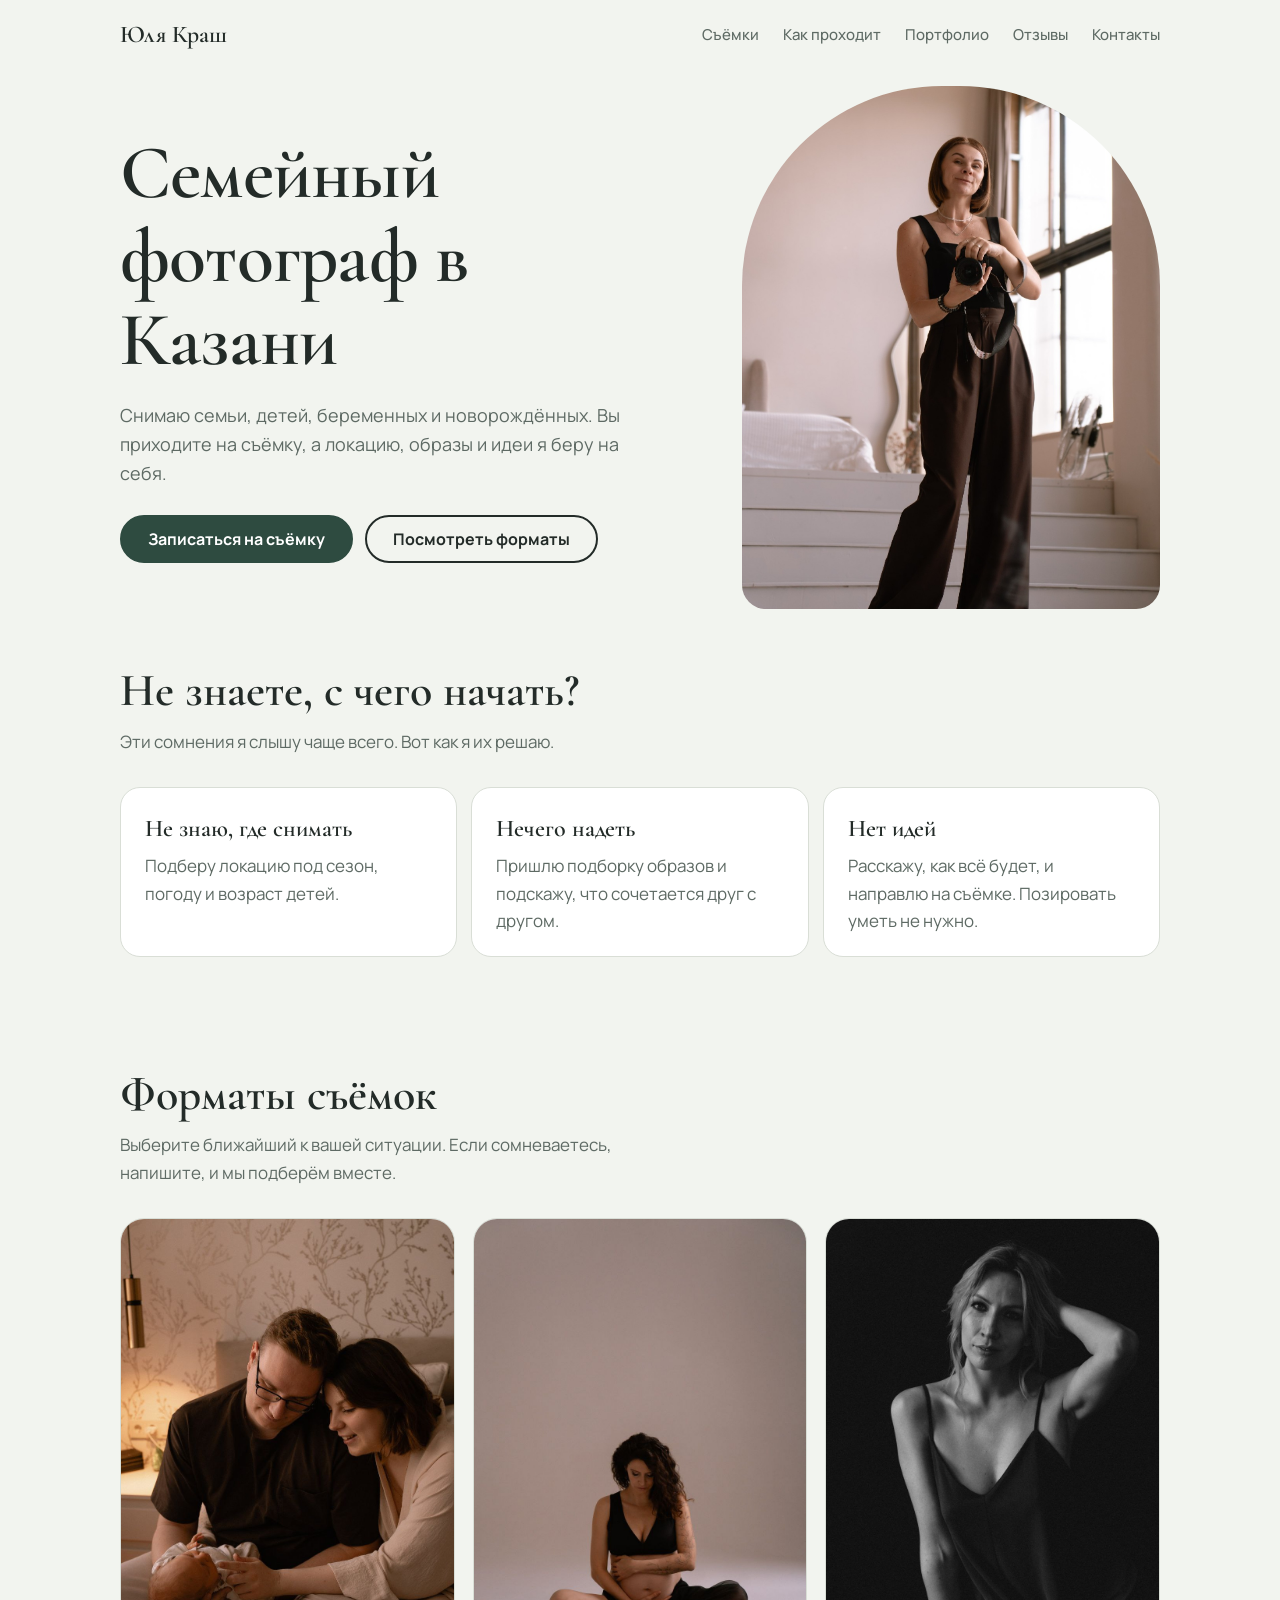
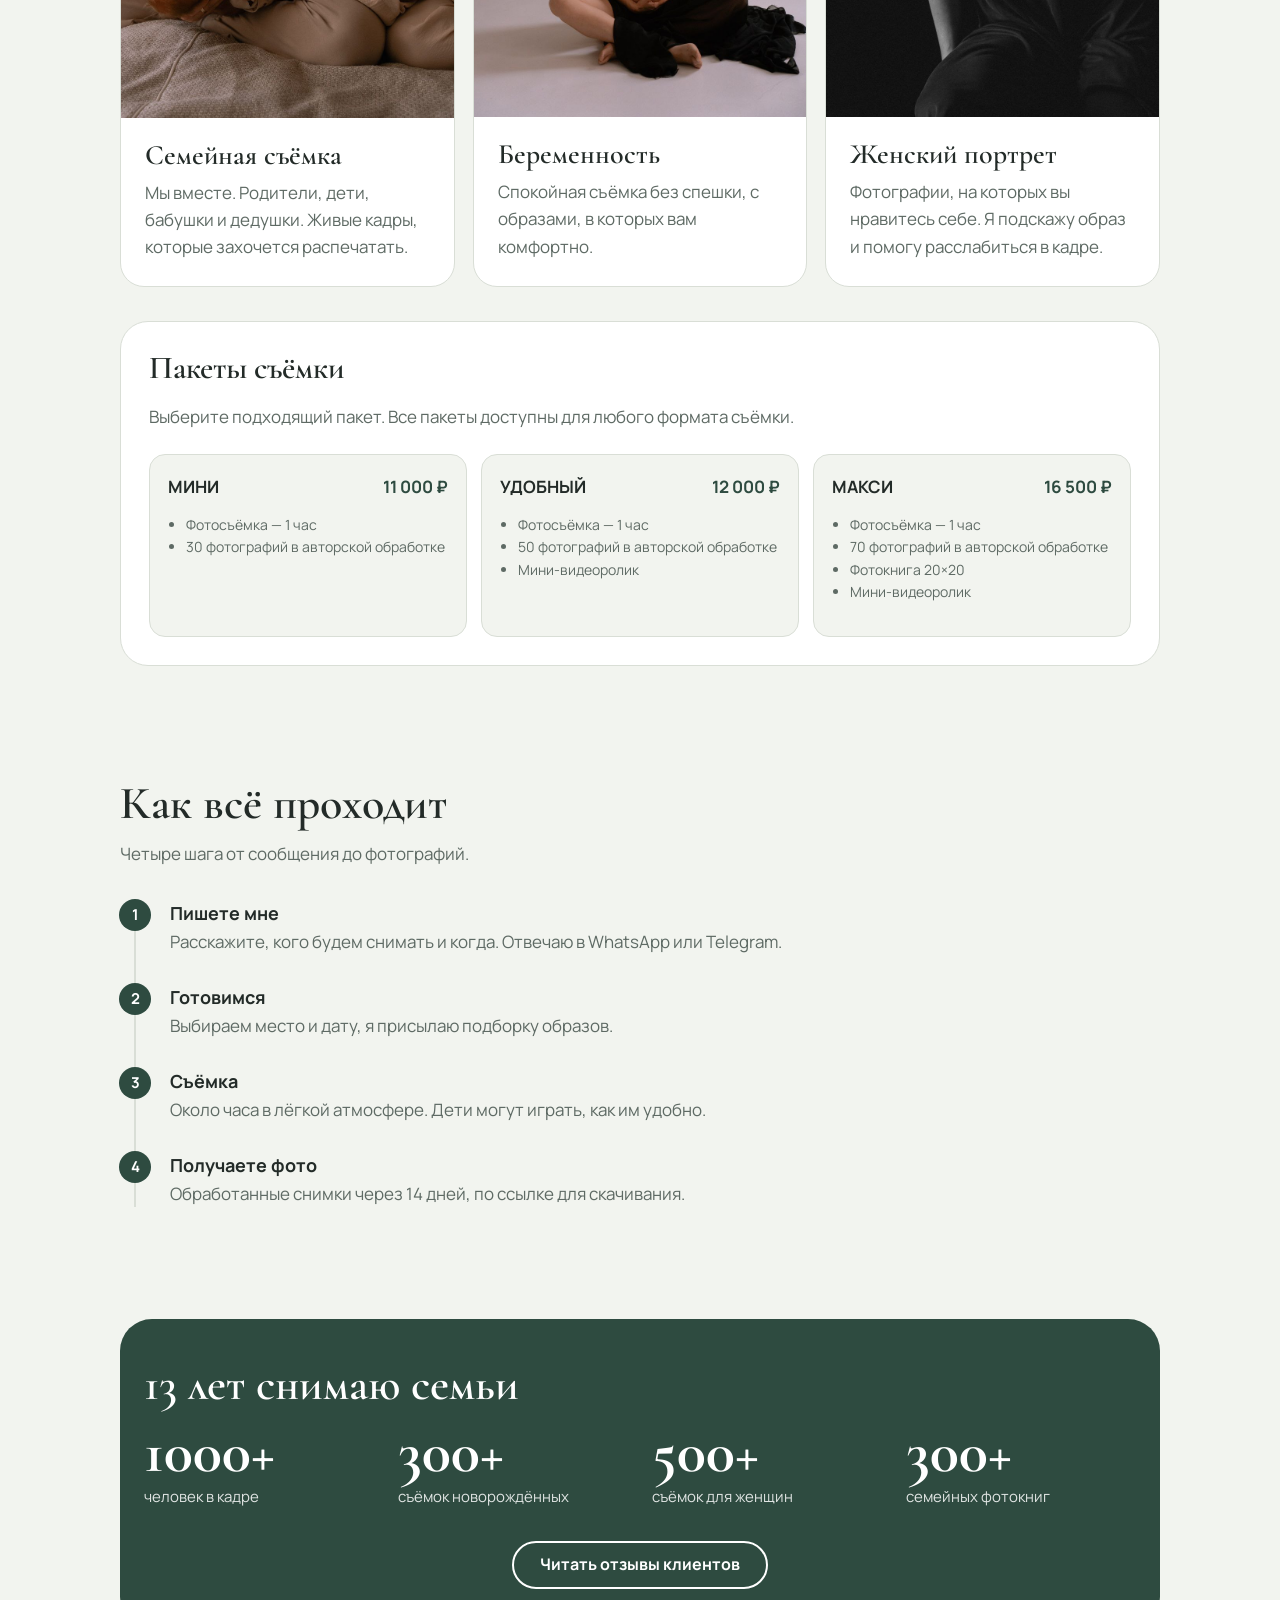
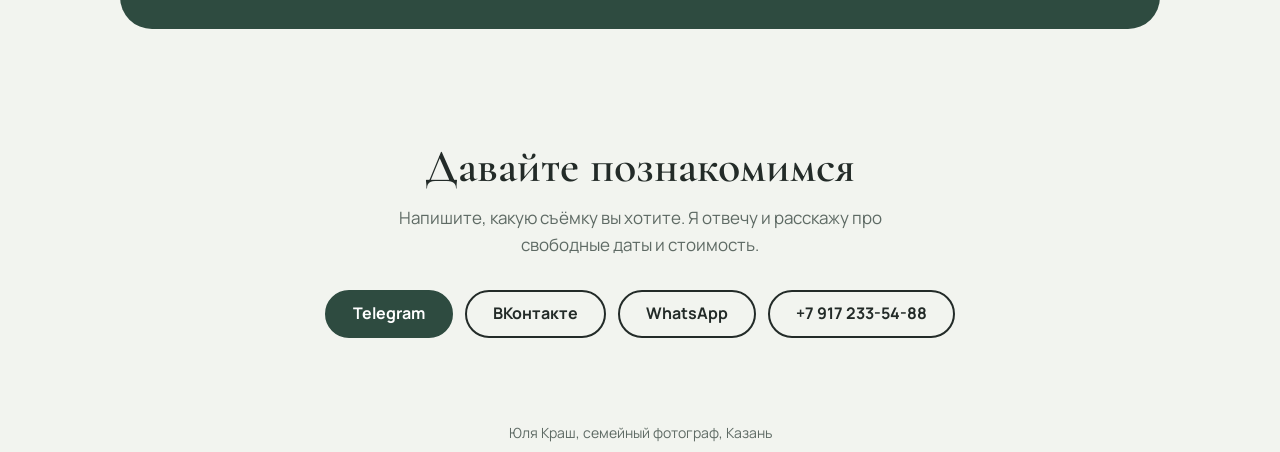
==== commit 8ad14fcd: "почистила отзывы" ====
--- a/index.html
+++ b/index.html
@@ -115,7 +115,7 @@
         <li><b>Пишете мне</b><span>Расскажите, кого будем снимать и когда. Отвечаю в WhatsApp или Telegram.</span></li>
         <li><b>Готовимся</b><span>Выбираем место и дату, я присылаю подборку образов.</span></li>
         <li><b>Съёмка</b><span>Около часа в лёгкой атмосфере. Дети могут играть, как им удобно.</span></li>
-        <li><b>Получаете фото</b><span>Обработанные снимки через … дней, по ссылке для скачивания.</span></li>
+        <li><b>Получаете фото</b><span>Обработанные снимки через 14 дней, по ссылке для скачивания.</span></li>
       </ol>
     </section>
 
@@ -132,7 +132,6 @@
       </div>
       
     </section>
-
     
     <section id="contact" class="contact" aria-labelledby="c">
       <h2 id="c">Давайте познакомимся</h2>
--- a/style.css
+++ b/style.css
@@ -1,259 +1,259 @@
-
-:root{
-  --bg:#F2F4EF; --surface:#FFFFFF; --ink:#232B28; --muted:#5E6A64;
-  --accent:#2E4B40; --accent-ink:#FFFFFF; --blush:#EBCFC6; --sage:#C9D6CB; --line:#D9DED6;
-  box-sizing:border-box; padding-top:env(safe-area-inset-top,0px); padding-bottom:env(safe-area-inset-bottom,0px);
-  color-scheme:light;
-}
-@media (prefers-color-scheme:dark){
-  :root:not([data-theme="light"]){
-    --bg:#171C1A; --surface:#202723; --ink:#EDEFEA; --muted:#A3AEA7;
-    --accent:#9CC4B0; --accent-ink:#13201A; --blush:#5B4640; --sage:#33443A; --line:#303A35; color-scheme:dark;
-  }
-}
-:root[data-theme="dark"]{
-  --bg:#171C1A; --surface:#202723; --ink:#EDEFEA; --muted:#A3AEA7;
-  --accent:#9CC4B0; --accent-ink:#13201A; --blush:#5B4640; --sage:#33443A; --line:#303A35; color-scheme:dark;
-}
-html{scroll-behavior:smooth;scroll-padding-top:env(safe-area-inset-top,0px)}
-*{box-sizing:border-box}
-body{margin:0;background:var(--bg);color:var(--ink);font:400 17px/1.6 Manrope,system-ui,-apple-system,"Segoe UI",Arial,sans-serif;-webkit-font-smoothing:antialiased;padding-bottom:84px}
-h1,h2,h3{font-family:"Cormorant Garamond",Georgia,"Times New Roman",serif;font-weight:600;line-height:1.1;margin:0}
-a{color:inherit}
-:focus-visible{outline:3px solid var(--accent);outline-offset:3px}
-.wrap{max-width:1080px;margin:0 auto;padding:0 20px}
-section{padding:56px 0}
-h2{font-size:clamp(32px,6vw,46px);margin-bottom:12px}
-.lead{color:var(--muted);max-width:56ch;margin:0 0 32px}
-
-/* header */
-header{display:flex;align-items:center;justify-content:space-between;padding:16px 0}
-.logo{font-family:"Cormorant Garamond",Georgia,serif;font-weight:600;font-size:24px;text-decoration:none}
-header nav{display:none;gap:24px}
-header nav a{text-decoration:none;color:var(--muted);font-weight:500;font-size:15px}
-header nav a:hover{color:var(--ink)}
-@media(min-width:760px){header nav{display:flex}}
-
-/* buttons */
-.btn{display:inline-flex;align-items:center;justify-content:center;min-height:48px;padding:0 26px;border-radius:999px;background:var(--accent);color:var(--accent-ink);font-weight:700;text-decoration:none;border:2px solid var(--accent);font-size:16px}
-.btn.ghost{background:transparent;color:var(--ink);border-color:var(--ink)}
-.btn:hover{filter:brightness(1.08)}
-
-/* hero */
-.hero{display:grid;gap:32px;padding-top:16px;align-items:center}
-.hero h1{font-size:clamp(42px,9vw,76px);letter-spacing:-.01em}
-.hero p{color:var(--muted);font-size:18px;max-width:46ch;margin:18px 0 28px}
-.cta-row{display:flex;flex-wrap:wrap;gap:12px}
-.photo{position:relative;border-radius:200px 200px 24px 24px;aspect-ratio:4/5;background:linear-gradient(160deg,var(--blush),var(--sage));display:flex;align-items:flex-end;justify-content:center;overflow:hidden}
-.ph-note{margin:16px;padding:8px 14px;border:1.5px dashed var(--muted);border-radius:12px;color:var(--muted);font-size:13px;text-align:center;background:color-mix(in srgb,var(--bg) 70%,transparent)}
-@media(min-width:860px){.hero{grid-template-columns:1.15fr .85fr;gap:56px}}
-
-/* worries */
-.worries{display:grid;gap:14px}
-.worry{background:var(--surface);border:1px solid var(--line);border-radius:20px;padding:22px 24px}
-.worry b{display:block;font-family:"Cormorant Garamond",Georgia,serif;font-size:24px;font-weight:600;margin-bottom:4px}
-.worry span{color:var(--muted)}
-@media(min-width:760px){.worries{grid-template-columns:repeat(3,1fr)}}
-
-/* services */
-.svc{display:grid;gap:18px}
-.card{display:flex;flex-direction:column;background:var(--surface);border:1px solid var(--line);border-radius:24px;overflow:hidden}
-.card .pic{aspect-ratio:3/2;display:flex;align-items:flex-end}
-.card:nth-child(1) .pic{background:linear-gradient(135deg,var(--sage),var(--blush))}
-.card:nth-child(2) .pic{background:linear-gradient(135deg,var(--blush),var(--bg))}
-.card:nth-child(3) .pic{background:linear-gradient(135deg,var(--bg),var(--sage))}
-.card .pic .ph-note{margin:12px}
-.card .body{padding:22px 24px 26px;display:flex;flex-direction:column;gap:8px;flex:1}
-.card h3{font-size:28px}
-.card p{margin:0;color:var(--muted)}
-.price{margin-top:auto;padding-top:12px;font-weight:700}
-.price i{font-style:normal;color:var(--muted);font-weight:500;border-bottom:1.5px dashed var(--muted)}
-@media(min-width:860px){.svc{grid-template-columns:repeat(3,1fr)}}
-
-
-/* pricing */
-.pricing {
-  margin-top: 34px;
-  padding: 28px;
-  background: var(--surface);
-  border: 1px solid var(--line);
-  border-radius: 28px;
-}
-
-.pricing h3 {
-  font-size: 32px;
-  margin-bottom: 8px;
-}
-
-.pricing-intro {
-  color: var(--muted);
-  margin-bottom: 24px;
-}
-
-.pricing-grid {
-  display: grid;
-  grid-template-columns: repeat(3, 1fr);
-  gap: 14px;
-}
-
-.pricing .price-option {
-  padding: 18px;
-  border: 1px solid var(--line);
-  border-radius: 16px;
-  background: var(--bg);
-}
-
-.pricing .price-option b {
-  display: flex;
-  justify-content: space-between;
-  gap: 10px;
-  font-size: 17px;
-}
-
-.pricing .price-option strong {
-  color: var(--accent);
-  white-space: nowrap;
-}
-
-.pricing .price-option ul {
-  padding-left: 18px;
-  color: var(--muted);
-  font-size: 14px;
-}
-
-@media (max-width: 760px) {
-  .pricing-grid {
-    grid-template-columns: 1fr;
-  }
-}
-
-
-/* process */
-.steps{list-style:none;margin:0;padding:0;display:grid;gap:0;counter-reset:s;border-left:2px solid var(--line);margin-left:14px}
-.steps li{counter-increment:s;position:relative;padding:0 0 28px 34px}
-.steps li:last-child{padding-bottom:0}
-.steps li::before{content:counter(s);position:absolute;left:-17px;top:0;width:32px;height:32px;border-radius:50%;background:var(--accent);color:var(--accent-ink);font-weight:700;font-size:15px;display:flex;align-items:center;justify-content:center}
-.steps b{display:block;font-size:18px}
-.steps span{color:var(--muted)}
-
-/* proof */
-.proof{background:var(--accent);color:var(--accent-ink);border-radius:32px;padding:40px 24px}
-.stats{display:grid;grid-template-columns:1fr 1fr;gap:24px}
-.stats div b{display:block;font-family:"Cormorant Garamond",Georgia,serif;font-size:clamp(40px,8vw,60px);line-height:1}
-.stats div span{font-size:15px;opacity:.85}
-@media(min-width:760px){.stats{grid-template-columns:repeat(4,1fr)}}
-.reviews{display:grid;gap:14px;margin-top:28px}
-.review{background:var(--surface);color:var(--ink);border-radius:20px;padding:22px 24px;border:1px dashed var(--muted)}
-.review img {
-  width: 100%;
-  height: auto;
-  display: block;
-  border-radius: 12px;
-  margin-bottom: 12px;
-}
-.review small{color:var(--muted)}
-@media(min-width:760px){.reviews{grid-template-columns:repeat(3,1fr)}}
-
-/* contact */
-.contact{text-align:center}
-.contact .cta-row{justify-content:center;margin-top:20px}
-.contact .lead{margin-left:auto;margin-right:auto}
-footer{padding:28px 0 8px;color:var(--muted);font-size:14px;text-align:center}
-
-/* sticky mobile bar */
-.bar{position:fixed;left:0;right:0;bottom:0;display:flex;gap:10px;padding:10px 16px calc(10px + env(safe-area-inset-bottom,0px));background:var(--surface);border-top:1px solid var(--line);z-index:20}
-.bar a{flex:1;min-height:48px;border-radius:999px;display:flex;align-items:center;justify-content:center;font-weight:700;text-decoration:none;font-size:15px}
-.bar .wa{background:var(--accent);color:var(--accent-ink)}
-.bar .tg{border:2px solid var(--accent);color:var(--ink)}
-@media(min-width:760px){.bar{display:none}body{padding-bottom:0}}
-@media(prefers-reduced-motion:reduce){html{scroll-behavior:auto}}
-
-.photo img{width:100%;height:100%;object-fit:cover;display:block}
-.card .pic img{width:100%;height:100%;object-fit:cover;display:block}
-
-.card .pic img{width:100%;height:100%;object-fit:cover;display:block}
-
-/* ======================================================================
-   ДОБАВИТЬ В КОНЕЦ style.css (ниже всего, что уже есть)
-   ====================================================================== */
-
-/* --- меню на телефоне: раньше было скрыто, теперь прокручивается --- */
-@media (max-width: 759px) {
-  header { flex-direction: column; align-items: flex-start; gap: 4px; }
-  header nav { display: flex; gap: 18px; width: 100%; overflow-x: auto; padding: 4px 0 8px; }
-  header nav a { white-space: nowrap; }
-}
-header nav a[aria-current="page"] { color: var(--ink); border-bottom: 2px solid var(--accent); }
-
-/* --- заголовок внутренней страницы --- */
-.page-head { padding: 24px 0 8px; }
-.page-head h1 { font-size: clamp(40px, 8vw, 64px); }
-.page-head p { color: var(--muted); max-width: 56ch; margin: 14px 0 0; }
-
-/* --- кнопки-фильтры и ссылки-«чипсы» --- */
-.chips { display: flex; flex-wrap: wrap; gap: 10px; margin: 24px 0 0; padding: 0; list-style: none; }
-.chip {
-  display: inline-flex; align-items: center; min-height: 44px; padding: 0 18px;
-  border: 1.5px solid var(--line); border-radius: 999px; background: var(--surface);
-  color: var(--ink); font: 600 15px/1 Manrope, system-ui, sans-serif; text-decoration: none; cursor: pointer;
-}
-.chip:hover { border-color: var(--accent); }
-.chip[aria-pressed="true"] { background: var(--accent); color: var(--accent-ink); border-color: var(--accent); }
-
-/* --- цитаты «возвращаются год за годом» --- */
-.quotes { display: grid; gap: 14px; margin-top: 20px; }
-.quote { margin: 0; padding: 26px 24px; border-radius: 24px; background: var(--accent); color: var(--accent-ink); }
-.quote p { margin: 0 0 12px; font-family: "Cormorant Garamond", Georgia, serif; font-size: clamp(22px, 3.6vw, 28px); line-height: 1.25; }
-.quote cite { font-style: normal; font-size: 14px; opacity: .85; }
-@media (min-width: 860px) { .quotes { grid-template-columns: repeat(3, 1fr); } }
-
-/* --- карточки отзывов --- */
-.rgrid { columns: 1; column-gap: 18px; margin-top: 24px; }
-@media (min-width: 700px)  { .rgrid { columns: 2; } }
-@media (min-width: 1000px) { .rgrid { columns: 3; } }
-.rcard {
-  display: inline-block; width: 100%; margin: 0 0 18px; break-inside: avoid; overflow: hidden;
-  background: var(--surface); border: 1px solid var(--line); border-radius: 24px;
-}
-.rcard[hidden] { display: none; }
-.rphoto img { display: block; width: 100%; aspect-ratio: 4 / 3; object-fit: cover; background: var(--sage); }
-.rbody { padding: 20px 22px 24px; }
-.rtag { display: inline-block; margin-bottom: 6px; font-size: 12px; font-weight: 700; letter-spacing: .06em; text-transform: uppercase; color: var(--accent); }
-.rcard h3 { font-size: 26px; margin-bottom: 8px; }
-.rtext {
-  margin: 0; color: var(--muted); white-space: pre-line;
-  display: -webkit-box; -webkit-line-clamp: 6; -webkit-box-orient: vertical; overflow: hidden;
-}
-.rtext.open { display: block; overflow: visible; }
-.rmore, .rlink {
-  display: inline-block; margin-top: 12px; padding: 6px 0; background: none; border: 0;
-  color: var(--accent); font: 700 15px Manrope, system-ui, sans-serif; text-decoration: underline; text-underline-offset: 3px; cursor: pointer;
-}
-.rmore[hidden] { display: none; }
-.rlink { display: block; font-weight: 500; font-size: 14px; }
-
-/* --- портфолио: галереи и просмотр фото --- */
-.pf-sec { padding: 44px 0 8px; scroll-margin-top: 16px; }
-.gal { columns: 2; column-gap: 12px; }
-@media (min-width: 760px) { .gal { columns: 3; } }
-.gal figure { margin: 0 0 12px; break-inside: avoid; }
-.gal img { display: block; width: 100%; height: auto; border-radius: 14px; background: var(--sage); cursor: zoom-in; }
-#lb { border: 0; padding: 0; background: transparent; max-width: 100vw; max-height: 100vh; }
-#lb::backdrop { background: rgba(10, 14, 12, .92); }
-#lb img { display: block; max-width: 92vw; max-height: 86vh; margin: auto; border-radius: 12px; }
-.lb-btn {
-  position: fixed; width: 48px; height: 48px; border: 0; border-radius: 50%;
-  background: rgba(255, 255, 255, .92); color: #232B28; font-size: 28px; line-height: 1; cursor: pointer;
-}
-.lb-close { top: calc(12px + env(safe-area-inset-top, 0px)); right: 12px; }
-.lb-prev { left: 8px; top: 50%; transform: translateY(-50%); }
-.lb-next { right: 8px; top: 50%; transform: translateY(-50%); }
-
-/* --- блок призыва внизу страницы --- */
-.cta-band { margin: 48px 0 8px; padding: 36px 24px; text-align: center; background: var(--surface); border: 1px solid var(--line); border-radius: 28px; }
-.cta-band p { color: var(--muted); max-width: 52ch; margin: 0 auto 20px; }
-.cta-band .cta-row { justify-content: center; }
-
-
-.bar a { background: transparent; border: 2px solid var(--accent); color: var(--ink); }
+
+:root{
+  --bg:#F2F4EF; --surface:#FFFFFF; --ink:#232B28; --muted:#5E6A64;
+  --accent:#2E4B40; --accent-ink:#FFFFFF; --blush:#EBCFC6; --sage:#C9D6CB; --line:#D9DED6;
+  box-sizing:border-box; padding-top:env(safe-area-inset-top,0px); padding-bottom:env(safe-area-inset-bottom,0px);
+  color-scheme:light;
+}
+@media (prefers-color-scheme:dark){
+  :root:not([data-theme="light"]){
+    --bg:#171C1A; --surface:#202723; --ink:#EDEFEA; --muted:#A3AEA7;
+    --accent:#9CC4B0; --accent-ink:#13201A; --blush:#5B4640; --sage:#33443A; --line:#303A35; color-scheme:dark;
+  }
+}
+:root[data-theme="dark"]{
+  --bg:#171C1A; --surface:#202723; --ink:#EDEFEA; --muted:#A3AEA7;
+  --accent:#9CC4B0; --accent-ink:#13201A; --blush:#5B4640; --sage:#33443A; --line:#303A35; color-scheme:dark;
+}
+html{scroll-behavior:smooth;scroll-padding-top:env(safe-area-inset-top,0px)}
+*{box-sizing:border-box}
+body{margin:0;background:var(--bg);color:var(--ink);font:400 17px/1.6 Manrope,system-ui,-apple-system,"Segoe UI",Arial,sans-serif;-webkit-font-smoothing:antialiased;padding-bottom:84px}
+h1,h2,h3{font-family:"Cormorant Garamond",Georgia,"Times New Roman",serif;font-weight:600;line-height:1.1;margin:0}
+a{color:inherit}
+:focus-visible{outline:3px solid var(--accent);outline-offset:3px}
+.wrap{max-width:1080px;margin:0 auto;padding:0 20px}
+section{padding:56px 0}
+h2{font-size:clamp(32px,6vw,46px);margin-bottom:12px}
+.lead{color:var(--muted);max-width:56ch;margin:0 0 32px}
+
+/* header */
+header{display:flex;align-items:center;justify-content:space-between;padding:16px 0}
+.logo{font-family:"Cormorant Garamond",Georgia,serif;font-weight:600;font-size:24px;text-decoration:none}
+header nav{display:none;gap:24px}
+header nav a{text-decoration:none;color:var(--muted);font-weight:500;font-size:15px}
+header nav a:hover{color:var(--ink)}
+@media(min-width:760px){header nav{display:flex}}
+
+/* buttons */
+.btn{display:inline-flex;align-items:center;justify-content:center;min-height:48px;padding:0 26px;border-radius:999px;background:var(--accent);color:var(--accent-ink);font-weight:700;text-decoration:none;border:2px solid var(--accent);font-size:16px}
+.btn.ghost{background:transparent;color:var(--ink);border-color:var(--ink)}
+.btn:hover{filter:brightness(1.08)}
+
+/* hero */
+.hero{display:grid;gap:32px;padding-top:16px;align-items:center}
+.hero h1{font-size:clamp(42px,9vw,76px);letter-spacing:-.01em}
+.hero p{color:var(--muted);font-size:18px;max-width:46ch;margin:18px 0 28px}
+.cta-row{display:flex;flex-wrap:wrap;gap:12px}
+.photo{position:relative;border-radius:200px 200px 24px 24px;aspect-ratio:4/5;background:linear-gradient(160deg,var(--blush),var(--sage));display:flex;align-items:flex-end;justify-content:center;overflow:hidden}
+.ph-note{margin:16px;padding:8px 14px;border:1.5px dashed var(--muted);border-radius:12px;color:var(--muted);font-size:13px;text-align:center;background:color-mix(in srgb,var(--bg) 70%,transparent)}
+@media(min-width:860px){.hero{grid-template-columns:1.15fr .85fr;gap:56px}}
+
+/* worries */
+.worries{display:grid;gap:14px}
+.worry{background:var(--surface);border:1px solid var(--line);border-radius:20px;padding:22px 24px}
+.worry b{display:block;font-family:"Cormorant Garamond",Georgia,serif;font-size:24px;font-weight:600;margin-bottom:4px}
+.worry span{color:var(--muted)}
+@media(min-width:760px){.worries{grid-template-columns:repeat(3,1fr)}}
+
+/* services */
+.svc{display:grid;gap:18px}
+.card{display:flex;flex-direction:column;background:var(--surface);border:1px solid var(--line);border-radius:24px;overflow:hidden}
+.card .pic{aspect-ratio:3/2;display:flex;align-items:flex-end}
+.card:nth-child(1) .pic{background:linear-gradient(135deg,var(--sage),var(--blush))}
+.card:nth-child(2) .pic{background:linear-gradient(135deg,var(--blush),var(--bg))}
+.card:nth-child(3) .pic{background:linear-gradient(135deg,var(--bg),var(--sage))}
+.card .pic .ph-note{margin:12px}
+.card .body{padding:22px 24px 26px;display:flex;flex-direction:column;gap:8px;flex:1}
+.card h3{font-size:28px}
+.card p{margin:0;color:var(--muted)}
+.price{margin-top:auto;padding-top:12px;font-weight:700}
+.price i{font-style:normal;color:var(--muted);font-weight:500;border-bottom:1.5px dashed var(--muted)}
+@media(min-width:860px){.svc{grid-template-columns:repeat(3,1fr)}}
+
+
+/* pricing */
+.pricing {
+  margin-top: 34px;
+  padding: 28px;
+  background: var(--surface);
+  border: 1px solid var(--line);
+  border-radius: 28px;
+}
+
+.pricing h3 {
+  font-size: 32px;
+  margin-bottom: 8px;
+}
+
+.pricing-intro {
+  color: var(--muted);
+  margin-bottom: 24px;
+}
+
+.pricing-grid {
+  display: grid;
+  grid-template-columns: repeat(3, 1fr);
+  gap: 14px;
+}
+
+.pricing .price-option {
+  padding: 18px;
+  border: 1px solid var(--line);
+  border-radius: 16px;
+  background: var(--bg);
+}
+
+.pricing .price-option b {
+  display: flex;
+  justify-content: space-between;
+  gap: 10px;
+  font-size: 17px;
+}
+
+.pricing .price-option strong {
+  color: var(--accent);
+  white-space: nowrap;
+}
+
+.pricing .price-option ul {
+  padding-left: 18px;
+  color: var(--muted);
+  font-size: 14px;
+}
+
+@media (max-width: 760px) {
+  .pricing-grid {
+    grid-template-columns: 1fr;
+  }
+}
+
+
+/* process */
+.steps{list-style:none;margin:0;padding:0;display:grid;gap:0;counter-reset:s;border-left:2px solid var(--line);margin-left:14px}
+.steps li{counter-increment:s;position:relative;padding:0 0 28px 34px}
+.steps li:last-child{padding-bottom:0}
+.steps li::before{content:counter(s);position:absolute;left:-17px;top:0;width:32px;height:32px;border-radius:50%;background:var(--accent);color:var(--accent-ink);font-weight:700;font-size:15px;display:flex;align-items:center;justify-content:center}
+.steps b{display:block;font-size:18px}
+.steps span{color:var(--muted)}
+
+/* proof */
+.proof{background:var(--accent);color:var(--accent-ink);border-radius:32px;padding:40px 24px}
+.stats{display:grid;grid-template-columns:1fr 1fr;gap:24px}
+.stats div b{display:block;font-family:"Cormorant Garamond",Georgia,serif;font-size:clamp(40px,8vw,60px);line-height:1}
+.stats div span{font-size:15px;opacity:.85}
+@media(min-width:760px){.stats{grid-template-columns:repeat(4,1fr)}}
+.reviews{display:grid;gap:14px;margin-top:28px}
+.review{background:var(--surface);color:var(--ink);border-radius:20px;padding:22px 24px;border:1px dashed var(--muted)}
+.review img {
+  width: 100%;
+  height: auto;
+  display: block;
+  border-radius: 12px;
+  margin-bottom: 12px;
+}
+.review small{color:var(--muted)}
+@media(min-width:760px){.reviews{grid-template-columns:repeat(3,1fr)}}
+
+/* contact */
+.contact{text-align:center}
+.contact .cta-row{justify-content:center;margin-top:20px}
+.contact .lead{margin-left:auto;margin-right:auto}
+footer{padding:28px 0 8px;color:var(--muted);font-size:14px;text-align:center}
+
+/* sticky mobile bar */
+.bar{position:fixed;left:0;right:0;bottom:0;display:flex;gap:10px;padding:10px 16px calc(10px + env(safe-area-inset-bottom,0px));background:var(--surface);border-top:1px solid var(--line);z-index:20}
+.bar a{flex:1;min-height:48px;border-radius:999px;display:flex;align-items:center;justify-content:center;font-weight:700;text-decoration:none;font-size:15px}
+.bar .wa{background:var(--accent);color:var(--accent-ink)}
+.bar .tg{border:2px solid var(--accent);color:var(--ink)}
+@media(min-width:760px){.bar{display:none}body{padding-bottom:0}}
+@media(prefers-reduced-motion:reduce){html{scroll-behavior:auto}}
+
+.photo img{width:100%;height:100%;object-fit:cover;display:block}
+.card .pic img{width:100%;height:100%;object-fit:cover;display:block}
+
+.card .pic img{width:100%;height:100%;object-fit:cover;display:block}
+
+/* ======================================================================
+   ДОБАВИТЬ В КОНЕЦ style.css (ниже всего, что уже есть)
+   ====================================================================== */
+
+/* --- меню на телефоне: раньше было скрыто, теперь прокручивается --- */
+@media (max-width: 759px) {
+  header { flex-direction: column; align-items: flex-start; gap: 4px; }
+  header nav { display: flex; gap: 18px; width: 100%; overflow-x: auto; padding: 4px 0 8px; }
+  header nav a { white-space: nowrap; }
+}
+header nav a[aria-current="page"] { color: var(--ink); border-bottom: 2px solid var(--accent); }
+
+/* --- заголовок внутренней страницы --- */
+.page-head { padding: 24px 0 8px; }
+.page-head h1 { font-size: clamp(40px, 8vw, 64px); }
+.page-head p { color: var(--muted); max-width: 56ch; margin: 14px 0 0; }
+
+/* --- кнопки-фильтры и ссылки-«чипсы» --- */
+.chips { display: flex; flex-wrap: wrap; gap: 10px; margin: 24px 0 0; padding: 0; list-style: none; }
+.chip {
+  display: inline-flex; align-items: center; min-height: 44px; padding: 0 18px;
+  border: 1.5px solid var(--line); border-radius: 999px; background: var(--surface);
+  color: var(--ink); font: 600 15px/1 Manrope, system-ui, sans-serif; text-decoration: none; cursor: pointer;
+}
+.chip:hover { border-color: var(--accent); }
+.chip[aria-pressed="true"] { background: var(--accent); color: var(--accent-ink); border-color: var(--accent); }
+
+/* --- цитаты «возвращаются год за годом» --- */
+.quotes { display: grid; gap: 14px; margin-top: 20px; }
+.quote { margin: 0; padding: 26px 24px; border-radius: 24px; background: var(--accent); color: var(--accent-ink); }
+.quote p { margin: 0 0 12px; font-family: "Cormorant Garamond", Georgia, serif; font-size: clamp(22px, 3.6vw, 28px); line-height: 1.25; }
+.quote cite { font-style: normal; font-size: 14px; opacity: .85; }
+@media (min-width: 860px) { .quotes { grid-template-columns: repeat(3, 1fr); } }
+
+/* --- карточки отзывов --- */
+.rgrid { columns: 1; column-gap: 18px; margin-top: 24px; }
+@media (min-width: 700px)  { .rgrid { columns: 2; } }
+@media (min-width: 1000px) { .rgrid { columns: 3; } }
+.rcard {
+  display: inline-block; width: 100%; margin: 0 0 18px; break-inside: avoid; overflow: hidden;
+  background: var(--surface); border: 1px solid var(--line); border-radius: 24px;
+}
+.rcard[hidden] { display: none; }
+.rphoto img { display: block; width: 100%; aspect-ratio: 4 / 3; object-fit: cover; background: var(--sage); }
+.rbody { padding: 20px 22px 24px; }
+.rtag { display: inline-block; margin-bottom: 6px; font-size: 12px; font-weight: 700; letter-spacing: .06em; text-transform: uppercase; color: var(--accent); }
+.rcard h3 { font-size: 26px; margin-bottom: 8px; }
+.rtext {
+  margin: 0; color: var(--muted); white-space: pre-line;
+  display: -webkit-box; -webkit-line-clamp: 6; -webkit-box-orient: vertical; overflow: hidden;
+}
+.rtext.open { display: block; overflow: visible; }
+.rmore, .rlink {
+  display: inline-block; margin-top: 12px; padding: 6px 0; background: none; border: 0;
+  color: var(--accent); font: 700 15px Manrope, system-ui, sans-serif; text-decoration: underline; text-underline-offset: 3px; cursor: pointer;
+}
+.rmore[hidden] { display: none; }
+.rlink { display: block; font-weight: 500; font-size: 14px; }
+
+/* --- портфолио: галереи и просмотр фото --- */
+.pf-sec { padding: 44px 0 8px; scroll-margin-top: 16px; }
+.gal { columns: 2; column-gap: 12px; }
+@media (min-width: 760px) { .gal { columns: 3; } }
+.gal figure { margin: 0 0 12px; break-inside: avoid; }
+.gal img { display: block; width: 100%; height: auto; border-radius: 14px; background: var(--sage); cursor: zoom-in; }
+#lb { border: 0; padding: 0; background: transparent; max-width: 100vw; max-height: 100vh; }
+#lb::backdrop { background: rgba(10, 14, 12, .92); }
+#lb img { display: block; max-width: 92vw; max-height: 86vh; margin: auto; border-radius: 12px; }
+.lb-btn {
+  position: fixed; width: 48px; height: 48px; border: 0; border-radius: 50%;
+  background: rgba(255, 255, 255, .92); color: #232B28; font-size: 28px; line-height: 1; cursor: pointer;
+}
+.lb-close { top: calc(12px + env(safe-area-inset-top, 0px)); right: 12px; }
+.lb-prev { left: 8px; top: 50%; transform: translateY(-50%); }
+.lb-next { right: 8px; top: 50%; transform: translateY(-50%); }
+
+/* --- блок призыва внизу страницы --- */
+.cta-band { margin: 48px 0 8px; padding: 36px 24px; text-align: center; background: var(--surface); border: 1px solid var(--line); border-radius: 28px; }
+.cta-band p { color: var(--muted); max-width: 52ch; margin: 0 auto 20px; }
+.cta-band .cta-row { justify-content: center; }
+
+
+.bar a { background: transparent; border: 2px solid var(--accent); color: var(--ink); }
 .bar a:first-child { background: var(--accent); color: var(--accent-ink); }
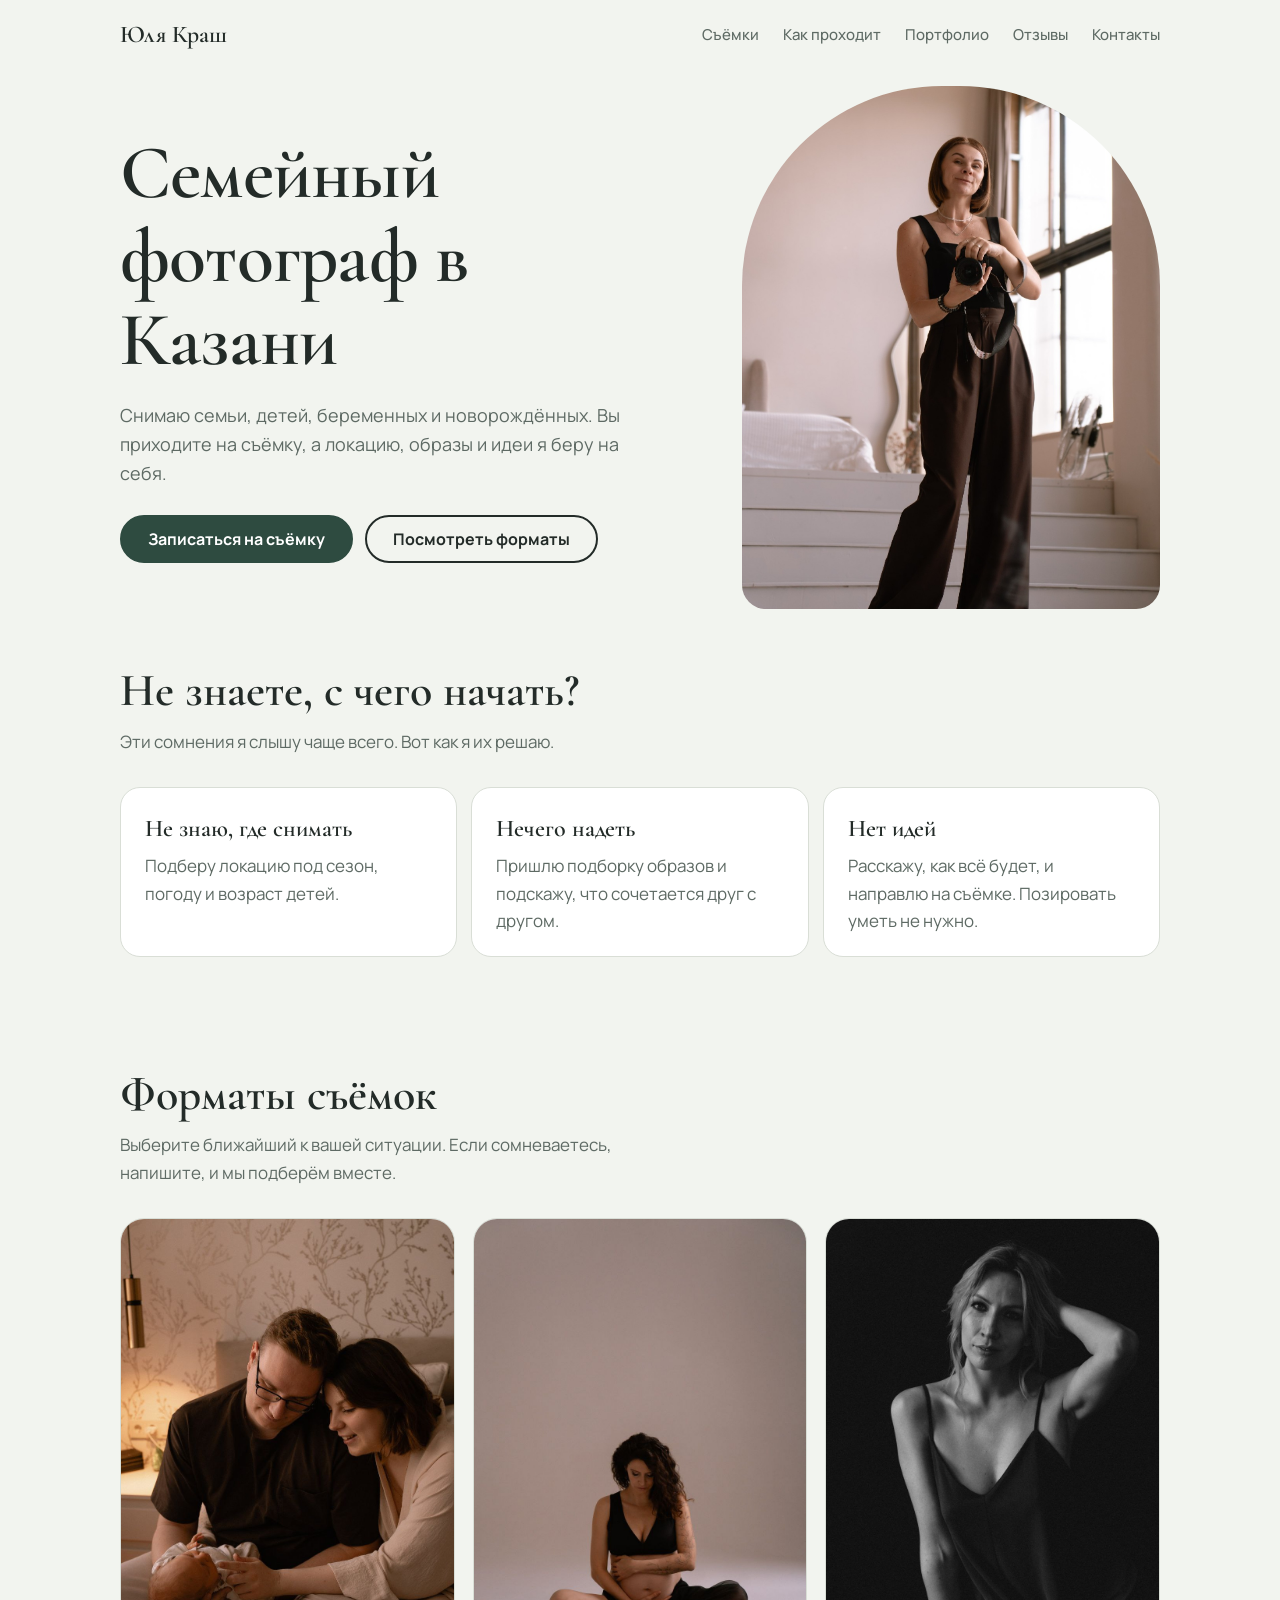
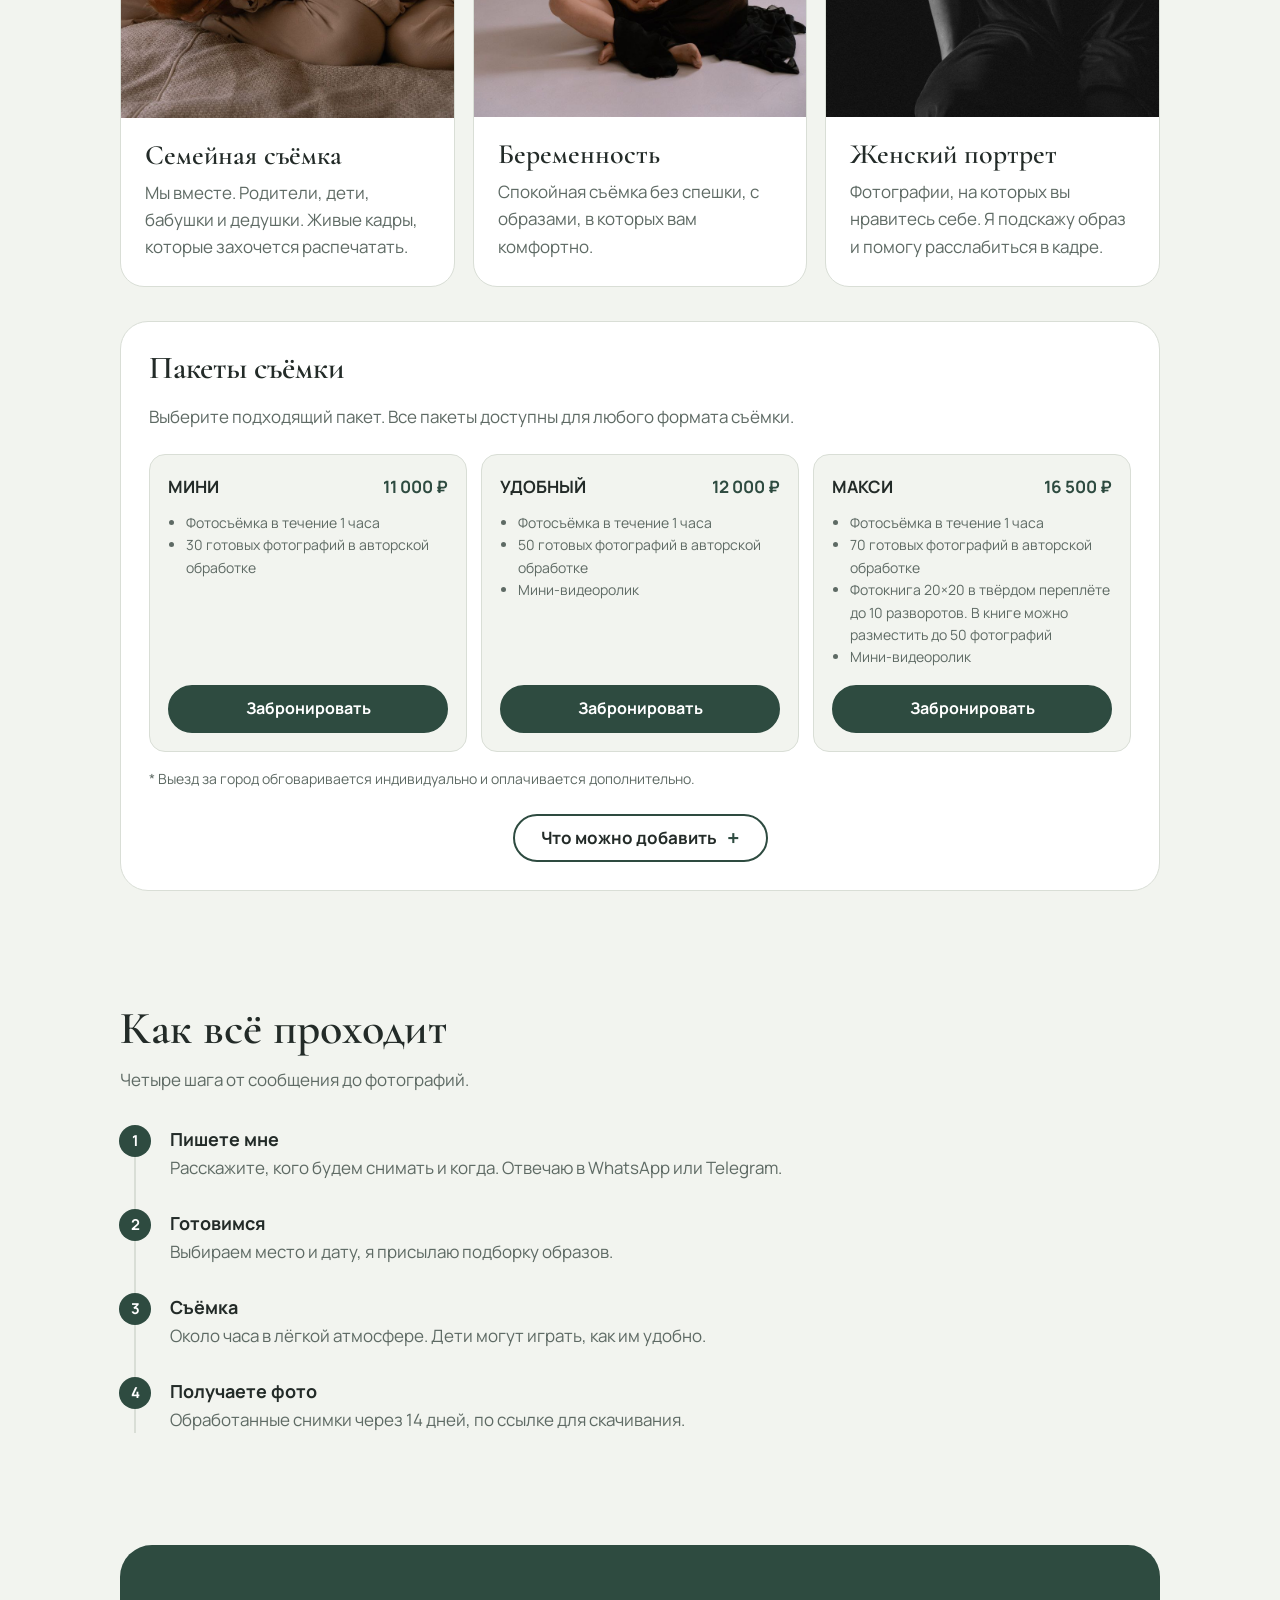
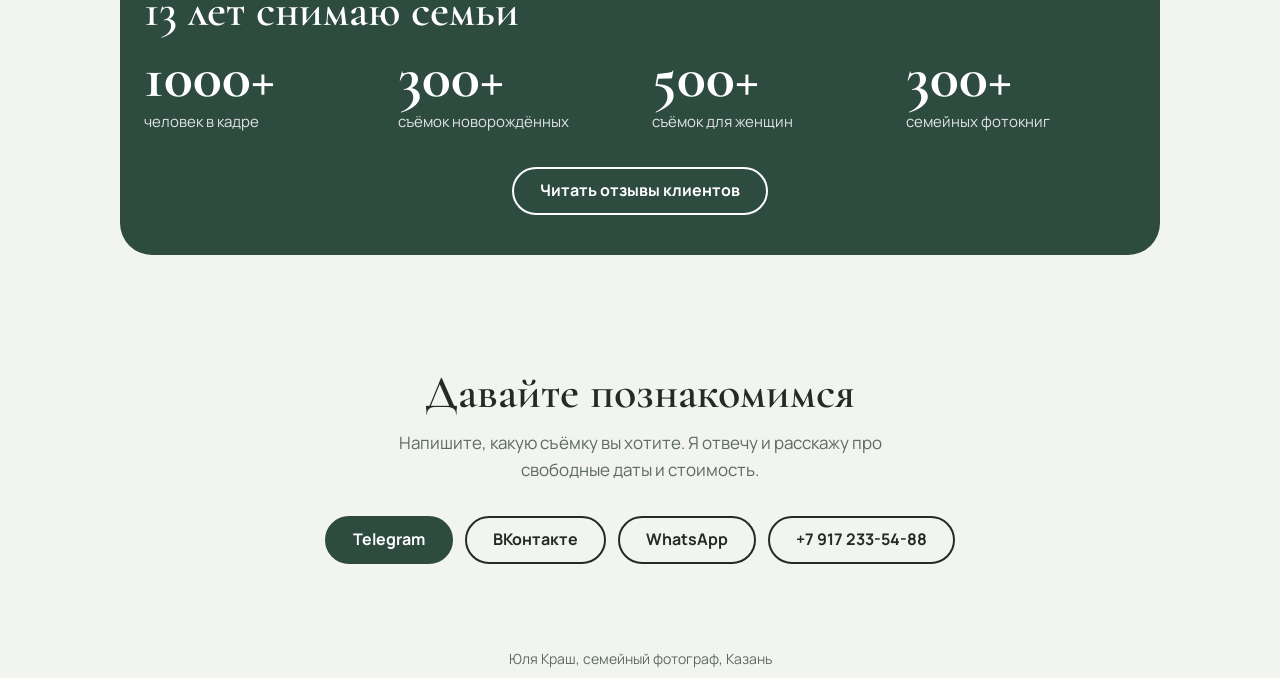
==== commit b9a6242f: "подправила описание пакетов" ====
--- a/index.html
+++ b/index.html
@@ -69,43 +69,59 @@
       </div>
       
       <div class="pricing">
-        <h3>Пакеты съёмки</h3>
-        <p class="pricing-intro">
-          Выберите подходящий пакет. Все пакеты доступны для любого формата съёмки.
-        </p>
+  <h3>Пакеты съёмки</h3>
+  <p class="pricing-intro">
+    Выберите подходящий пакет. Все пакеты доступны для любого формата съёмки.
+  </p>
 
-        <div class="pricing-grid">
+  <div class="pricing-grid">
 
-          <div class="price-option">
-            <b>МИНИ <strong>11 000 ₽</strong></b>
-            <ul>
-              <li>Фотосъёмка — 1 час</li>
-              <li>30 фотографий в авторской обработке</li>
-            </ul>
-          </div>
+    <div class="price-option">
+      <b>МИНИ <strong>11 000 ₽</strong></b>
+      <ul>
+        <li>Фотосъёмка в течение 1 часа</li>
+        <li>30 готовых фотографий в авторской обработке</li>
+      </ul>
+      <a class="btn" href="https://t.me/yulja_krash" target="_blank" rel="noopener" aria-label="Забронировать пакет МИНИ">Забронировать</a>
+    </div>
 
-          <div class="price-option">
-            <b>УДОБНЫЙ <strong>12 000 ₽</strong></b>
-            <ul>
-              <li>Фотосъёмка — 1 час</li>
-              <li>50 фотографий в авторской обработке</li>
-              <li>Мини-видеоролик</li>
-            </ul>
-          </div>
+    <div class="price-option">
+      <b>УДОБНЫЙ <strong>12 000 ₽</strong></b>
+      <ul>
+        <li>Фотосъёмка в течение 1 часа</li>
+        <li>50 готовых фотографий в авторской обработке</li>
+        <li>Мини-видеоролик</li>
+      </ul>
+      <a class="btn" href="https://t.me/yulja_krash" target="_blank" rel="noopener" aria-label="Забронировать пакет УДОБНЫЙ">Забронировать</a>
+    </div>
 
-          <div class="price-option">
-            <b>МАКСИ <strong>16 500 ₽</strong></b>
-            <ul>
-              <li>Фотосъёмка — 1 час</li>
-              <li>70 фотографий в авторской обработке</li>
-              <li>Фотокнига 20×20</li>
-              <li>Мини-видеоролик</li>
-            </ul>
-          </div>
+    <div class="price-option">
+      <b>МАКСИ <strong>16 500 ₽</strong></b>
+      <ul>
+        <li>Фотосъёмка в течение 1 часа</li>
+        <li>70 готовых фотографий в авторской обработке</li>
+        <li>Фотокнига 20×20 в твёрдом переплёте до 10 разворотов. В книге можно разместить до 50 фотографий</li>
+        <li>Мини-видеоролик</li>
+      </ul>
+      <a class="btn" href="https://t.me/yulja_krash" target="_blank" rel="noopener" aria-label="Забронировать пакет МАКСИ">Забронировать</a>
+    </div>
 
-        </div>
-      </div>
+  </div>
 
+  <p class="pricing-note">* Выезд за город обговаривается индивидуально и оплачивается дополнительно.</p>
+
+  <details class="addons">
+    <summary>Что можно добавить</summary>
+    <ul>
+      <li>Фотокнига 15×15, в твёрдом переплёте до 10 разворотов. В книге можно разместить до 40 фотографий — стоимость 4 700 ₽ (доп. разворот в книгу 440 ₽)</li>
+      <li>Фотокнига 20×20, в твёрдом переплёте до 10 разворотов. В книге можно разместить до 50 фотографий — стоимость 5 300 ₽ (доп. разворот в книгу 500 ₽)</li>
+      <li>Дополнительная ретушь фотографии — 1 кадр 500 ₽</li>
+      <li>Услуги стилиста — от 3 000 ₽</li>
+      <li>Каждый последующий час съёмки — 8 000 ₽</li>
+      <li>Аренда фотостудии — от 2 000 ₽ в час</li>
+    </ul>
+  </details>
+</div>
     </section>
 
     <section id="process" aria-labelledby="p">
--- a/style.css
+++ b/style.css
@@ -1,259 +1,311 @@
-
-:root{
-  --bg:#F2F4EF; --surface:#FFFFFF; --ink:#232B28; --muted:#5E6A64;
-  --accent:#2E4B40; --accent-ink:#FFFFFF; --blush:#EBCFC6; --sage:#C9D6CB; --line:#D9DED6;
-  box-sizing:border-box; padding-top:env(safe-area-inset-top,0px); padding-bottom:env(safe-area-inset-bottom,0px);
-  color-scheme:light;
-}
-@media (prefers-color-scheme:dark){
-  :root:not([data-theme="light"]){
-    --bg:#171C1A; --surface:#202723; --ink:#EDEFEA; --muted:#A3AEA7;
-    --accent:#9CC4B0; --accent-ink:#13201A; --blush:#5B4640; --sage:#33443A; --line:#303A35; color-scheme:dark;
-  }
-}
-:root[data-theme="dark"]{
-  --bg:#171C1A; --surface:#202723; --ink:#EDEFEA; --muted:#A3AEA7;
-  --accent:#9CC4B0; --accent-ink:#13201A; --blush:#5B4640; --sage:#33443A; --line:#303A35; color-scheme:dark;
-}
-html{scroll-behavior:smooth;scroll-padding-top:env(safe-area-inset-top,0px)}
-*{box-sizing:border-box}
-body{margin:0;background:var(--bg);color:var(--ink);font:400 17px/1.6 Manrope,system-ui,-apple-system,"Segoe UI",Arial,sans-serif;-webkit-font-smoothing:antialiased;padding-bottom:84px}
-h1,h2,h3{font-family:"Cormorant Garamond",Georgia,"Times New Roman",serif;font-weight:600;line-height:1.1;margin:0}
-a{color:inherit}
-:focus-visible{outline:3px solid var(--accent);outline-offset:3px}
-.wrap{max-width:1080px;margin:0 auto;padding:0 20px}
-section{padding:56px 0}
-h2{font-size:clamp(32px,6vw,46px);margin-bottom:12px}
-.lead{color:var(--muted);max-width:56ch;margin:0 0 32px}
-
-/* header */
-header{display:flex;align-items:center;justify-content:space-between;padding:16px 0}
-.logo{font-family:"Cormorant Garamond",Georgia,serif;font-weight:600;font-size:24px;text-decoration:none}
-header nav{display:none;gap:24px}
-header nav a{text-decoration:none;color:var(--muted);font-weight:500;font-size:15px}
-header nav a:hover{color:var(--ink)}
-@media(min-width:760px){header nav{display:flex}}
-
-/* buttons */
-.btn{display:inline-flex;align-items:center;justify-content:center;min-height:48px;padding:0 26px;border-radius:999px;background:var(--accent);color:var(--accent-ink);font-weight:700;text-decoration:none;border:2px solid var(--accent);font-size:16px}
-.btn.ghost{background:transparent;color:var(--ink);border-color:var(--ink)}
-.btn:hover{filter:brightness(1.08)}
-
-/* hero */
-.hero{display:grid;gap:32px;padding-top:16px;align-items:center}
-.hero h1{font-size:clamp(42px,9vw,76px);letter-spacing:-.01em}
-.hero p{color:var(--muted);font-size:18px;max-width:46ch;margin:18px 0 28px}
-.cta-row{display:flex;flex-wrap:wrap;gap:12px}
-.photo{position:relative;border-radius:200px 200px 24px 24px;aspect-ratio:4/5;background:linear-gradient(160deg,var(--blush),var(--sage));display:flex;align-items:flex-end;justify-content:center;overflow:hidden}
-.ph-note{margin:16px;padding:8px 14px;border:1.5px dashed var(--muted);border-radius:12px;color:var(--muted);font-size:13px;text-align:center;background:color-mix(in srgb,var(--bg) 70%,transparent)}
-@media(min-width:860px){.hero{grid-template-columns:1.15fr .85fr;gap:56px}}
-
-/* worries */
-.worries{display:grid;gap:14px}
-.worry{background:var(--surface);border:1px solid var(--line);border-radius:20px;padding:22px 24px}
-.worry b{display:block;font-family:"Cormorant Garamond",Georgia,serif;font-size:24px;font-weight:600;margin-bottom:4px}
-.worry span{color:var(--muted)}
-@media(min-width:760px){.worries{grid-template-columns:repeat(3,1fr)}}
-
-/* services */
-.svc{display:grid;gap:18px}
-.card{display:flex;flex-direction:column;background:var(--surface);border:1px solid var(--line);border-radius:24px;overflow:hidden}
-.card .pic{aspect-ratio:3/2;display:flex;align-items:flex-end}
-.card:nth-child(1) .pic{background:linear-gradient(135deg,var(--sage),var(--blush))}
-.card:nth-child(2) .pic{background:linear-gradient(135deg,var(--blush),var(--bg))}
-.card:nth-child(3) .pic{background:linear-gradient(135deg,var(--bg),var(--sage))}
-.card .pic .ph-note{margin:12px}
-.card .body{padding:22px 24px 26px;display:flex;flex-direction:column;gap:8px;flex:1}
-.card h3{font-size:28px}
-.card p{margin:0;color:var(--muted)}
-.price{margin-top:auto;padding-top:12px;font-weight:700}
-.price i{font-style:normal;color:var(--muted);font-weight:500;border-bottom:1.5px dashed var(--muted)}
-@media(min-width:860px){.svc{grid-template-columns:repeat(3,1fr)}}
-
-
-/* pricing */
-.pricing {
-  margin-top: 34px;
-  padding: 28px;
-  background: var(--surface);
-  border: 1px solid var(--line);
-  border-radius: 28px;
-}
-
-.pricing h3 {
-  font-size: 32px;
-  margin-bottom: 8px;
-}
-
-.pricing-intro {
-  color: var(--muted);
-  margin-bottom: 24px;
-}
-
-.pricing-grid {
-  display: grid;
-  grid-template-columns: repeat(3, 1fr);
-  gap: 14px;
-}
-
-.pricing .price-option {
-  padding: 18px;
-  border: 1px solid var(--line);
-  border-radius: 16px;
-  background: var(--bg);
-}
-
-.pricing .price-option b {
-  display: flex;
-  justify-content: space-between;
-  gap: 10px;
-  font-size: 17px;
-}
-
-.pricing .price-option strong {
-  color: var(--accent);
-  white-space: nowrap;
-}
-
-.pricing .price-option ul {
-  padding-left: 18px;
-  color: var(--muted);
-  font-size: 14px;
-}
-
-@media (max-width: 760px) {
-  .pricing-grid {
-    grid-template-columns: 1fr;
-  }
-}
-
-
-/* process */
-.steps{list-style:none;margin:0;padding:0;display:grid;gap:0;counter-reset:s;border-left:2px solid var(--line);margin-left:14px}
-.steps li{counter-increment:s;position:relative;padding:0 0 28px 34px}
-.steps li:last-child{padding-bottom:0}
-.steps li::before{content:counter(s);position:absolute;left:-17px;top:0;width:32px;height:32px;border-radius:50%;background:var(--accent);color:var(--accent-ink);font-weight:700;font-size:15px;display:flex;align-items:center;justify-content:center}
-.steps b{display:block;font-size:18px}
-.steps span{color:var(--muted)}
-
-/* proof */
-.proof{background:var(--accent);color:var(--accent-ink);border-radius:32px;padding:40px 24px}
-.stats{display:grid;grid-template-columns:1fr 1fr;gap:24px}
-.stats div b{display:block;font-family:"Cormorant Garamond",Georgia,serif;font-size:clamp(40px,8vw,60px);line-height:1}
-.stats div span{font-size:15px;opacity:.85}
-@media(min-width:760px){.stats{grid-template-columns:repeat(4,1fr)}}
-.reviews{display:grid;gap:14px;margin-top:28px}
-.review{background:var(--surface);color:var(--ink);border-radius:20px;padding:22px 24px;border:1px dashed var(--muted)}
-.review img {
-  width: 100%;
-  height: auto;
-  display: block;
-  border-radius: 12px;
-  margin-bottom: 12px;
-}
-.review small{color:var(--muted)}
-@media(min-width:760px){.reviews{grid-template-columns:repeat(3,1fr)}}
-
-/* contact */
-.contact{text-align:center}
-.contact .cta-row{justify-content:center;margin-top:20px}
-.contact .lead{margin-left:auto;margin-right:auto}
-footer{padding:28px 0 8px;color:var(--muted);font-size:14px;text-align:center}
-
-/* sticky mobile bar */
-.bar{position:fixed;left:0;right:0;bottom:0;display:flex;gap:10px;padding:10px 16px calc(10px + env(safe-area-inset-bottom,0px));background:var(--surface);border-top:1px solid var(--line);z-index:20}
-.bar a{flex:1;min-height:48px;border-radius:999px;display:flex;align-items:center;justify-content:center;font-weight:700;text-decoration:none;font-size:15px}
-.bar .wa{background:var(--accent);color:var(--accent-ink)}
-.bar .tg{border:2px solid var(--accent);color:var(--ink)}
-@media(min-width:760px){.bar{display:none}body{padding-bottom:0}}
-@media(prefers-reduced-motion:reduce){html{scroll-behavior:auto}}
-
-.photo img{width:100%;height:100%;object-fit:cover;display:block}
-.card .pic img{width:100%;height:100%;object-fit:cover;display:block}
-
-.card .pic img{width:100%;height:100%;object-fit:cover;display:block}
-
-/* ======================================================================
-   ДОБАВИТЬ В КОНЕЦ style.css (ниже всего, что уже есть)
-   ====================================================================== */
-
-/* --- меню на телефоне: раньше было скрыто, теперь прокручивается --- */
-@media (max-width: 759px) {
-  header { flex-direction: column; align-items: flex-start; gap: 4px; }
-  header nav { display: flex; gap: 18px; width: 100%; overflow-x: auto; padding: 4px 0 8px; }
-  header nav a { white-space: nowrap; }
-}
-header nav a[aria-current="page"] { color: var(--ink); border-bottom: 2px solid var(--accent); }
-
-/* --- заголовок внутренней страницы --- */
-.page-head { padding: 24px 0 8px; }
-.page-head h1 { font-size: clamp(40px, 8vw, 64px); }
-.page-head p { color: var(--muted); max-width: 56ch; margin: 14px 0 0; }
-
-/* --- кнопки-фильтры и ссылки-«чипсы» --- */
-.chips { display: flex; flex-wrap: wrap; gap: 10px; margin: 24px 0 0; padding: 0; list-style: none; }
-.chip {
-  display: inline-flex; align-items: center; min-height: 44px; padding: 0 18px;
-  border: 1.5px solid var(--line); border-radius: 999px; background: var(--surface);
-  color: var(--ink); font: 600 15px/1 Manrope, system-ui, sans-serif; text-decoration: none; cursor: pointer;
-}
-.chip:hover { border-color: var(--accent); }
-.chip[aria-pressed="true"] { background: var(--accent); color: var(--accent-ink); border-color: var(--accent); }
-
-/* --- цитаты «возвращаются год за годом» --- */
-.quotes { display: grid; gap: 14px; margin-top: 20px; }
-.quote { margin: 0; padding: 26px 24px; border-radius: 24px; background: var(--accent); color: var(--accent-ink); }
-.quote p { margin: 0 0 12px; font-family: "Cormorant Garamond", Georgia, serif; font-size: clamp(22px, 3.6vw, 28px); line-height: 1.25; }
-.quote cite { font-style: normal; font-size: 14px; opacity: .85; }
-@media (min-width: 860px) { .quotes { grid-template-columns: repeat(3, 1fr); } }
-
-/* --- карточки отзывов --- */
-.rgrid { columns: 1; column-gap: 18px; margin-top: 24px; }
-@media (min-width: 700px)  { .rgrid { columns: 2; } }
-@media (min-width: 1000px) { .rgrid { columns: 3; } }
-.rcard {
-  display: inline-block; width: 100%; margin: 0 0 18px; break-inside: avoid; overflow: hidden;
-  background: var(--surface); border: 1px solid var(--line); border-radius: 24px;
-}
-.rcard[hidden] { display: none; }
-.rphoto img { display: block; width: 100%; aspect-ratio: 4 / 3; object-fit: cover; background: var(--sage); }
-.rbody { padding: 20px 22px 24px; }
-.rtag { display: inline-block; margin-bottom: 6px; font-size: 12px; font-weight: 700; letter-spacing: .06em; text-transform: uppercase; color: var(--accent); }
-.rcard h3 { font-size: 26px; margin-bottom: 8px; }
-.rtext {
-  margin: 0; color: var(--muted); white-space: pre-line;
-  display: -webkit-box; -webkit-line-clamp: 6; -webkit-box-orient: vertical; overflow: hidden;
-}
-.rtext.open { display: block; overflow: visible; }
-.rmore, .rlink {
-  display: inline-block; margin-top: 12px; padding: 6px 0; background: none; border: 0;
-  color: var(--accent); font: 700 15px Manrope, system-ui, sans-serif; text-decoration: underline; text-underline-offset: 3px; cursor: pointer;
-}
-.rmore[hidden] { display: none; }
-.rlink { display: block; font-weight: 500; font-size: 14px; }
-
-/* --- портфолио: галереи и просмотр фото --- */
-.pf-sec { padding: 44px 0 8px; scroll-margin-top: 16px; }
-.gal { columns: 2; column-gap: 12px; }
-@media (min-width: 760px) { .gal { columns: 3; } }
-.gal figure { margin: 0 0 12px; break-inside: avoid; }
-.gal img { display: block; width: 100%; height: auto; border-radius: 14px; background: var(--sage); cursor: zoom-in; }
-#lb { border: 0; padding: 0; background: transparent; max-width: 100vw; max-height: 100vh; }
-#lb::backdrop { background: rgba(10, 14, 12, .92); }
-#lb img { display: block; max-width: 92vw; max-height: 86vh; margin: auto; border-radius: 12px; }
-.lb-btn {
-  position: fixed; width: 48px; height: 48px; border: 0; border-radius: 50%;
-  background: rgba(255, 255, 255, .92); color: #232B28; font-size: 28px; line-height: 1; cursor: pointer;
-}
-.lb-close { top: calc(12px + env(safe-area-inset-top, 0px)); right: 12px; }
-.lb-prev { left: 8px; top: 50%; transform: translateY(-50%); }
-.lb-next { right: 8px; top: 50%; transform: translateY(-50%); }
-
-/* --- блок призыва внизу страницы --- */
-.cta-band { margin: 48px 0 8px; padding: 36px 24px; text-align: center; background: var(--surface); border: 1px solid var(--line); border-radius: 28px; }
-.cta-band p { color: var(--muted); max-width: 52ch; margin: 0 auto 20px; }
-.cta-band .cta-row { justify-content: center; }
-
-
-.bar a { background: transparent; border: 2px solid var(--accent); color: var(--ink); }
-.bar a:first-child { background: var(--accent); color: var(--accent-ink); }+
+:root{
+  --bg:#F2F4EF; --surface:#FFFFFF; --ink:#232B28; --muted:#5E6A64;
+  --accent:#2E4B40; --accent-ink:#FFFFFF; --blush:#EBCFC6; --sage:#C9D6CB; --line:#D9DED6;
+  box-sizing:border-box; padding-top:env(safe-area-inset-top,0px); padding-bottom:env(safe-area-inset-bottom,0px);
+  color-scheme:light;
+}
+@media (prefers-color-scheme:dark){
+  :root:not([data-theme="light"]){
+    --bg:#171C1A; --surface:#202723; --ink:#EDEFEA; --muted:#A3AEA7;
+    --accent:#9CC4B0; --accent-ink:#13201A; --blush:#5B4640; --sage:#33443A; --line:#303A35; color-scheme:dark;
+  }
+}
+:root[data-theme="dark"]{
+  --bg:#171C1A; --surface:#202723; --ink:#EDEFEA; --muted:#A3AEA7;
+  --accent:#9CC4B0; --accent-ink:#13201A; --blush:#5B4640; --sage:#33443A; --line:#303A35; color-scheme:dark;
+}
+html{scroll-behavior:smooth;scroll-padding-top:env(safe-area-inset-top,0px)}
+*{box-sizing:border-box}
+body{margin:0;background:var(--bg);color:var(--ink);font:400 17px/1.6 Manrope,system-ui,-apple-system,"Segoe UI",Arial,sans-serif;-webkit-font-smoothing:antialiased;padding-bottom:84px}
+h1,h2,h3{font-family:"Cormorant Garamond",Georgia,"Times New Roman",serif;font-weight:600;line-height:1.1;margin:0}
+a{color:inherit}
+:focus-visible{outline:3px solid var(--accent);outline-offset:3px}
+.wrap{max-width:1080px;margin:0 auto;padding:0 20px}
+section{padding:56px 0}
+h2{font-size:clamp(32px,6vw,46px);margin-bottom:12px}
+.lead{color:var(--muted);max-width:56ch;margin:0 0 32px}
+
+/* header */
+header{display:flex;align-items:center;justify-content:space-between;padding:16px 0}
+.logo{font-family:"Cormorant Garamond",Georgia,serif;font-weight:600;font-size:24px;text-decoration:none}
+header nav{display:none;gap:24px}
+header nav a{text-decoration:none;color:var(--muted);font-weight:500;font-size:15px}
+header nav a:hover{color:var(--ink)}
+@media(min-width:760px){header nav{display:flex}}
+
+/* buttons */
+.btn{display:inline-flex;align-items:center;justify-content:center;min-height:48px;padding:0 26px;border-radius:999px;background:var(--accent);color:var(--accent-ink);font-weight:700;text-decoration:none;border:2px solid var(--accent);font-size:16px}
+.btn.ghost{background:transparent;color:var(--ink);border-color:var(--ink)}
+.btn:hover{filter:brightness(1.08)}
+
+/* hero */
+.hero{display:grid;gap:32px;padding-top:16px;align-items:center}
+.hero h1{font-size:clamp(42px,9vw,76px);letter-spacing:-.01em}
+.hero p{color:var(--muted);font-size:18px;max-width:46ch;margin:18px 0 28px}
+.cta-row{display:flex;flex-wrap:wrap;gap:12px}
+.photo{position:relative;border-radius:200px 200px 24px 24px;aspect-ratio:4/5;background:linear-gradient(160deg,var(--blush),var(--sage));display:flex;align-items:flex-end;justify-content:center;overflow:hidden}
+.ph-note{margin:16px;padding:8px 14px;border:1.5px dashed var(--muted);border-radius:12px;color:var(--muted);font-size:13px;text-align:center;background:color-mix(in srgb,var(--bg) 70%,transparent)}
+@media(min-width:860px){.hero{grid-template-columns:1.15fr .85fr;gap:56px}}
+
+/* worries */
+.worries{display:grid;gap:14px}
+.worry{background:var(--surface);border:1px solid var(--line);border-radius:20px;padding:22px 24px}
+.worry b{display:block;font-family:"Cormorant Garamond",Georgia,serif;font-size:24px;font-weight:600;margin-bottom:4px}
+.worry span{color:var(--muted)}
+@media(min-width:760px){.worries{grid-template-columns:repeat(3,1fr)}}
+
+/* services */
+.svc{display:grid;gap:18px}
+.card{display:flex;flex-direction:column;background:var(--surface);border:1px solid var(--line);border-radius:24px;overflow:hidden}
+.card .pic{aspect-ratio:3/2;display:flex;align-items:flex-end}
+.card:nth-child(1) .pic{background:linear-gradient(135deg,var(--sage),var(--blush))}
+.card:nth-child(2) .pic{background:linear-gradient(135deg,var(--blush),var(--bg))}
+.card:nth-child(3) .pic{background:linear-gradient(135deg,var(--bg),var(--sage))}
+.card .pic .ph-note{margin:12px}
+.card .body{padding:22px 24px 26px;display:flex;flex-direction:column;gap:8px;flex:1}
+.card h3{font-size:28px}
+.card p{margin:0;color:var(--muted)}
+.price{margin-top:auto;padding-top:12px;font-weight:700}
+.price i{font-style:normal;color:var(--muted);font-weight:500;border-bottom:1.5px dashed var(--muted)}
+@media(min-width:860px){.svc{grid-template-columns:repeat(3,1fr)}}
+
+
+/* pricing */
+.pricing {
+  margin-top: 34px;
+  padding: 28px;
+  background: var(--surface);
+  border: 1px solid var(--line);
+  border-radius: 28px;
+}
+
+.pricing h3 {
+  font-size: 32px;
+  margin-bottom: 8px;
+}
+
+.pricing-intro {
+  color: var(--muted);
+  margin-bottom: 24px;
+}
+
+.pricing-grid {
+  display: grid;
+  grid-template-columns: repeat(3, 1fr);
+  gap: 14px;
+}
+
+.pricing .price-option {
+  padding: 18px;
+  border: 1px solid var(--line);
+  border-radius: 16px;
+  background: var(--bg);
+}
+
+.pricing .price-option b {
+  display: flex;
+  justify-content: space-between;
+  gap: 10px;
+  font-size: 17px;
+}
+
+.pricing .price-option strong {
+  color: var(--accent);
+  white-space: nowrap;
+}
+
+.pricing .price-option ul {
+  padding-left: 18px;
+  color: var(--muted);
+  font-size: 14px;
+}
+
+@media (max-width: 760px) {
+  .pricing-grid {
+    grid-template-columns: 1fr;
+  }
+}
+
+
+/* process */
+.steps{list-style:none;margin:0;padding:0;display:grid;gap:0;counter-reset:s;border-left:2px solid var(--line);margin-left:14px}
+.steps li{counter-increment:s;position:relative;padding:0 0 28px 34px}
+.steps li:last-child{padding-bottom:0}
+.steps li::before{content:counter(s);position:absolute;left:-17px;top:0;width:32px;height:32px;border-radius:50%;background:var(--accent);color:var(--accent-ink);font-weight:700;font-size:15px;display:flex;align-items:center;justify-content:center}
+.steps b{display:block;font-size:18px}
+.steps span{color:var(--muted)}
+
+/* proof */
+.proof{background:var(--accent);color:var(--accent-ink);border-radius:32px;padding:40px 24px}
+.stats{display:grid;grid-template-columns:1fr 1fr;gap:24px}
+.stats div b{display:block;font-family:"Cormorant Garamond",Georgia,serif;font-size:clamp(40px,8vw,60px);line-height:1}
+.stats div span{font-size:15px;opacity:.85}
+@media(min-width:760px){.stats{grid-template-columns:repeat(4,1fr)}}
+.reviews{display:grid;gap:14px;margin-top:28px}
+.review{background:var(--surface);color:var(--ink);border-radius:20px;padding:22px 24px;border:1px dashed var(--muted)}
+.review img {
+  width: 100%;
+  height: auto;
+  display: block;
+  border-radius: 12px;
+  margin-bottom: 12px;
+}
+.review small{color:var(--muted)}
+@media(min-width:760px){.reviews{grid-template-columns:repeat(3,1fr)}}
+
+/* contact */
+.contact{text-align:center}
+.contact .cta-row{justify-content:center;margin-top:20px}
+.contact .lead{margin-left:auto;margin-right:auto}
+footer{padding:28px 0 8px;color:var(--muted);font-size:14px;text-align:center}
+
+/* sticky mobile bar */
+.bar{position:fixed;left:0;right:0;bottom:0;display:flex;gap:10px;padding:10px 16px calc(10px + env(safe-area-inset-bottom,0px));background:var(--surface);border-top:1px solid var(--line);z-index:20}
+.bar a{flex:1;min-height:48px;border-radius:999px;display:flex;align-items:center;justify-content:center;font-weight:700;text-decoration:none;font-size:15px}
+.bar .wa{background:var(--accent);color:var(--accent-ink)}
+.bar .tg{border:2px solid var(--accent);color:var(--ink)}
+@media(min-width:760px){.bar{display:none}body{padding-bottom:0}}
+@media(prefers-reduced-motion:reduce){html{scroll-behavior:auto}}
+
+.photo img{width:100%;height:100%;object-fit:cover;display:block}
+.card .pic img{width:100%;height:100%;object-fit:cover;display:block}
+
+.card .pic img{width:100%;height:100%;object-fit:cover;display:block}
+
+/* ======================================================================
+   ДОБАВИТЬ В КОНЕЦ style.css (ниже всего, что уже есть)
+   ====================================================================== */
+
+/* --- меню на телефоне: раньше было скрыто, теперь прокручивается --- */
+@media (max-width: 759px) {
+  header { flex-direction: column; align-items: flex-start; gap: 4px; }
+  header nav { display: flex; gap: 18px; width: 100%; overflow-x: auto; padding: 4px 0 8px; }
+  header nav a { white-space: nowrap; }
+}
+header nav a[aria-current="page"] { color: var(--ink); border-bottom: 2px solid var(--accent); }
+
+/* --- заголовок внутренней страницы --- */
+.page-head { padding: 24px 0 8px; }
+.page-head h1 { font-size: clamp(40px, 8vw, 64px); }
+.page-head p { color: var(--muted); max-width: 56ch; margin: 14px 0 0; }
+
+/* --- кнопки-фильтры и ссылки-«чипсы» --- */
+.chips { display: flex; flex-wrap: wrap; gap: 10px; margin: 24px 0 0; padding: 0; list-style: none; }
+.chip {
+  display: inline-flex; align-items: center; min-height: 44px; padding: 0 18px;
+  border: 1.5px solid var(--line); border-radius: 999px; background: var(--surface);
+  color: var(--ink); font: 600 15px/1 Manrope, system-ui, sans-serif; text-decoration: none; cursor: pointer;
+}
+.chip:hover { border-color: var(--accent); }
+.chip[aria-pressed="true"] { background: var(--accent); color: var(--accent-ink); border-color: var(--accent); }
+
+/* --- цитаты «возвращаются год за годом» --- */
+.quotes { display: grid; gap: 14px; margin-top: 20px; }
+.quote { margin: 0; padding: 26px 24px; border-radius: 24px; background: var(--accent); color: var(--accent-ink); }
+.quote p { margin: 0 0 12px; font-family: "Cormorant Garamond", Georgia, serif; font-size: clamp(22px, 3.6vw, 28px); line-height: 1.25; }
+.quote cite { font-style: normal; font-size: 14px; opacity: .85; }
+@media (min-width: 860px) { .quotes { grid-template-columns: repeat(3, 1fr); } }
+
+/* --- карточки отзывов --- */
+.rgrid { columns: 1; column-gap: 18px; margin-top: 24px; }
+@media (min-width: 700px)  { .rgrid { columns: 2; } }
+@media (min-width: 1000px) { .rgrid { columns: 3; } }
+.rcard {
+  display: inline-block; width: 100%; margin: 0 0 18px; break-inside: avoid; overflow: hidden;
+  background: var(--surface); border: 1px solid var(--line); border-radius: 24px;
+}
+.rcard[hidden] { display: none; }
+.rphoto img { display: block; width: 100%; aspect-ratio: 4 / 3; object-fit: cover; background: var(--sage); }
+.rbody { padding: 20px 22px 24px; }
+.rtag { display: inline-block; margin-bottom: 6px; font-size: 12px; font-weight: 700; letter-spacing: .06em; text-transform: uppercase; color: var(--accent); }
+.rcard h3 { font-size: 26px; margin-bottom: 8px; }
+.rtext {
+  margin: 0; color: var(--muted); white-space: pre-line;
+  display: -webkit-box; -webkit-line-clamp: 6; -webkit-box-orient: vertical; overflow: hidden;
+}
+.rtext.open { display: block; overflow: visible; }
+.rmore, .rlink {
+  display: inline-block; margin-top: 12px; padding: 6px 0; background: none; border: 0;
+  color: var(--accent); font: 700 15px Manrope, system-ui, sans-serif; text-decoration: underline; text-underline-offset: 3px; cursor: pointer;
+}
+.rmore[hidden] { display: none; }
+.rlink { display: block; font-weight: 500; font-size: 14px; }
+
+/* --- портфолио: галереи и просмотр фото --- */
+.pf-sec { padding: 44px 0 8px; scroll-margin-top: 16px; }
+.gal { columns: 2; column-gap: 12px; }
+@media (min-width: 760px) { .gal { columns: 3; } }
+.gal figure { margin: 0 0 12px; break-inside: avoid; }
+.gal img { display: block; width: 100%; height: auto; border-radius: 14px; background: var(--sage); cursor: zoom-in; }
+#lb { border: 0; padding: 0; background: transparent; max-width: 100vw; max-height: 100vh; }
+#lb::backdrop { background: rgba(10, 14, 12, .92); }
+#lb img { display: block; max-width: 92vw; max-height: 86vh; margin: auto; border-radius: 12px; }
+.lb-btn {
+  position: fixed; width: 48px; height: 48px; border: 0; border-radius: 50%;
+  background: rgba(255, 255, 255, .92); color: #232B28; font-size: 28px; line-height: 1; cursor: pointer;
+}
+.lb-close { top: calc(12px + env(safe-area-inset-top, 0px)); right: 12px; }
+.lb-prev { left: 8px; top: 50%; transform: translateY(-50%); }
+.lb-next { right: 8px; top: 50%; transform: translateY(-50%); }
+
+/* --- блок призыва внизу страницы --- */
+.cta-band { margin: 48px 0 8px; padding: 36px 24px; text-align: center; background: var(--surface); border: 1px solid var(--line); border-radius: 28px; }
+.cta-band p { color: var(--muted); max-width: 52ch; margin: 0 auto 20px; }
+.cta-band .cta-row { justify-content: center; }
+
+
+.bar a { background: transparent; border: 2px solid var(--accent); color: var(--ink); }
+.bar a:first-child { background: var(--accent); color: var(--accent-ink); }
+
+
+/* пакеты: карточки одной высоты, кнопка «Забронировать» прижата к низу */
+.pricing .pricing-grid { align-items: stretch; }
+.pricing .pricing-grid .price-option {
+  display: flex;
+  flex-direction: column;
+  height: 100%;
+}
+.pricing .pricing-grid .price-option ul { flex: 1 1 auto; margin: 12px 0 0; }
+.pricing .pricing-grid .price-option .btn {
+  width: 100%;
+  margin-top: auto;
+}
+.pricing .pricing-grid .price-option ul + .btn { margin-top: 16px; }
+.pricing-note { margin: 16px 0 0; color: var(--muted); font-size: 14px; }
+
+/* «Что можно добавить» в виде кнопки */
+.addons { margin-top: 24px; text-align: center; }
+.addons summary {
+  display: inline-flex;
+  align-items: center;
+  gap: 10px;
+  min-height: 48px;
+  padding: 0 26px;
+  border: 2px solid var(--accent);
+  border-radius: 999px;
+  color: var(--ink);
+  font-weight: 700;
+  cursor: pointer;
+  list-style: none;
+  user-select: none;
+}
+.addons summary::-webkit-details-marker { display: none; }
+.addons summary::after { content: "+"; font-size: 22px; line-height: 1; color: var(--accent); }
+.addons[open] summary::after { content: "−"; }
+.addons summary:hover,
+.addons summary:focus-visible { background: var(--accent); color: var(--accent-ink); }
+.addons summary:hover::after,
+.addons summary:focus-visible::after { color: var(--accent-ink); }
+.addons ul {
+  max-width: 720px;
+  margin: 16px auto 0;
+  padding: 18px 20px 10px 38px;
+  text-align: left;
+  color: var(--muted);
+  font-size: 15px;
+  border: 1px solid var(--line);
+  border-radius: 16px;
+  background: var(--bg);
+}
+.addons li { margin-bottom: 10px; }
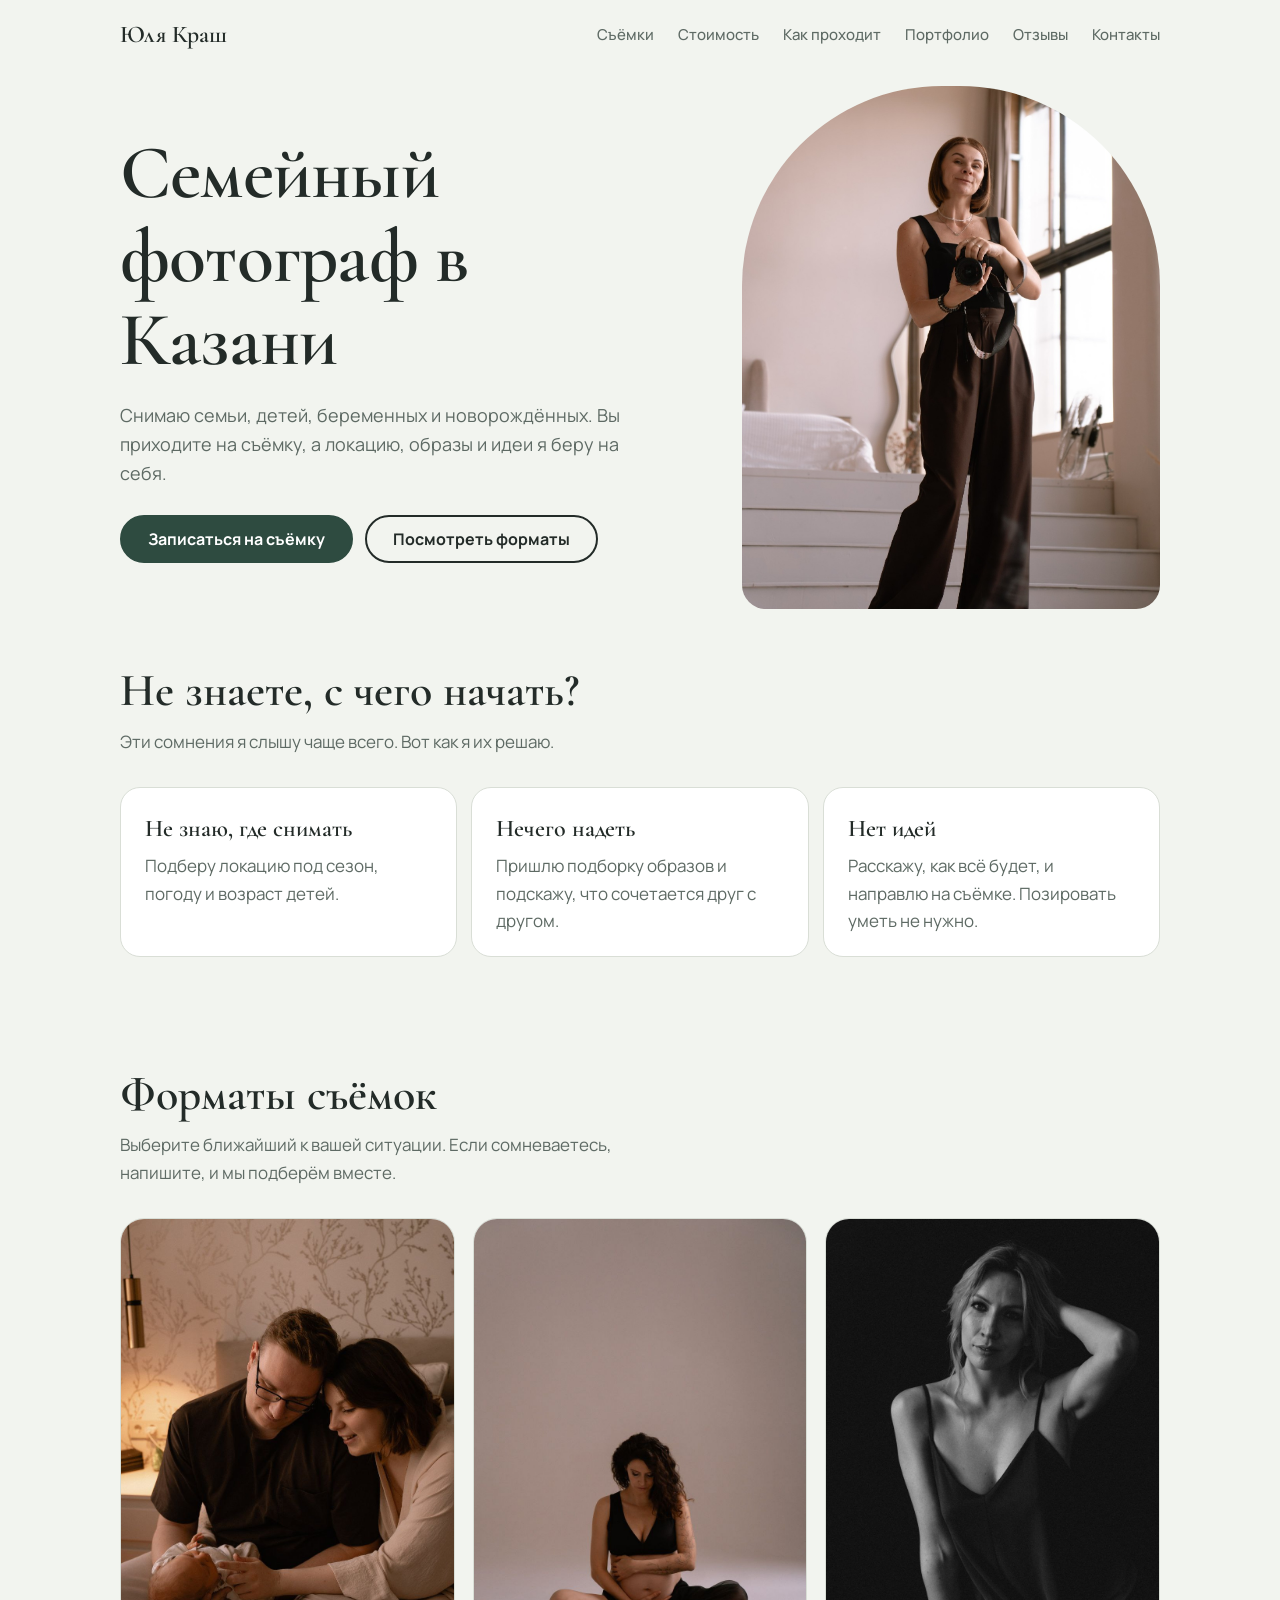
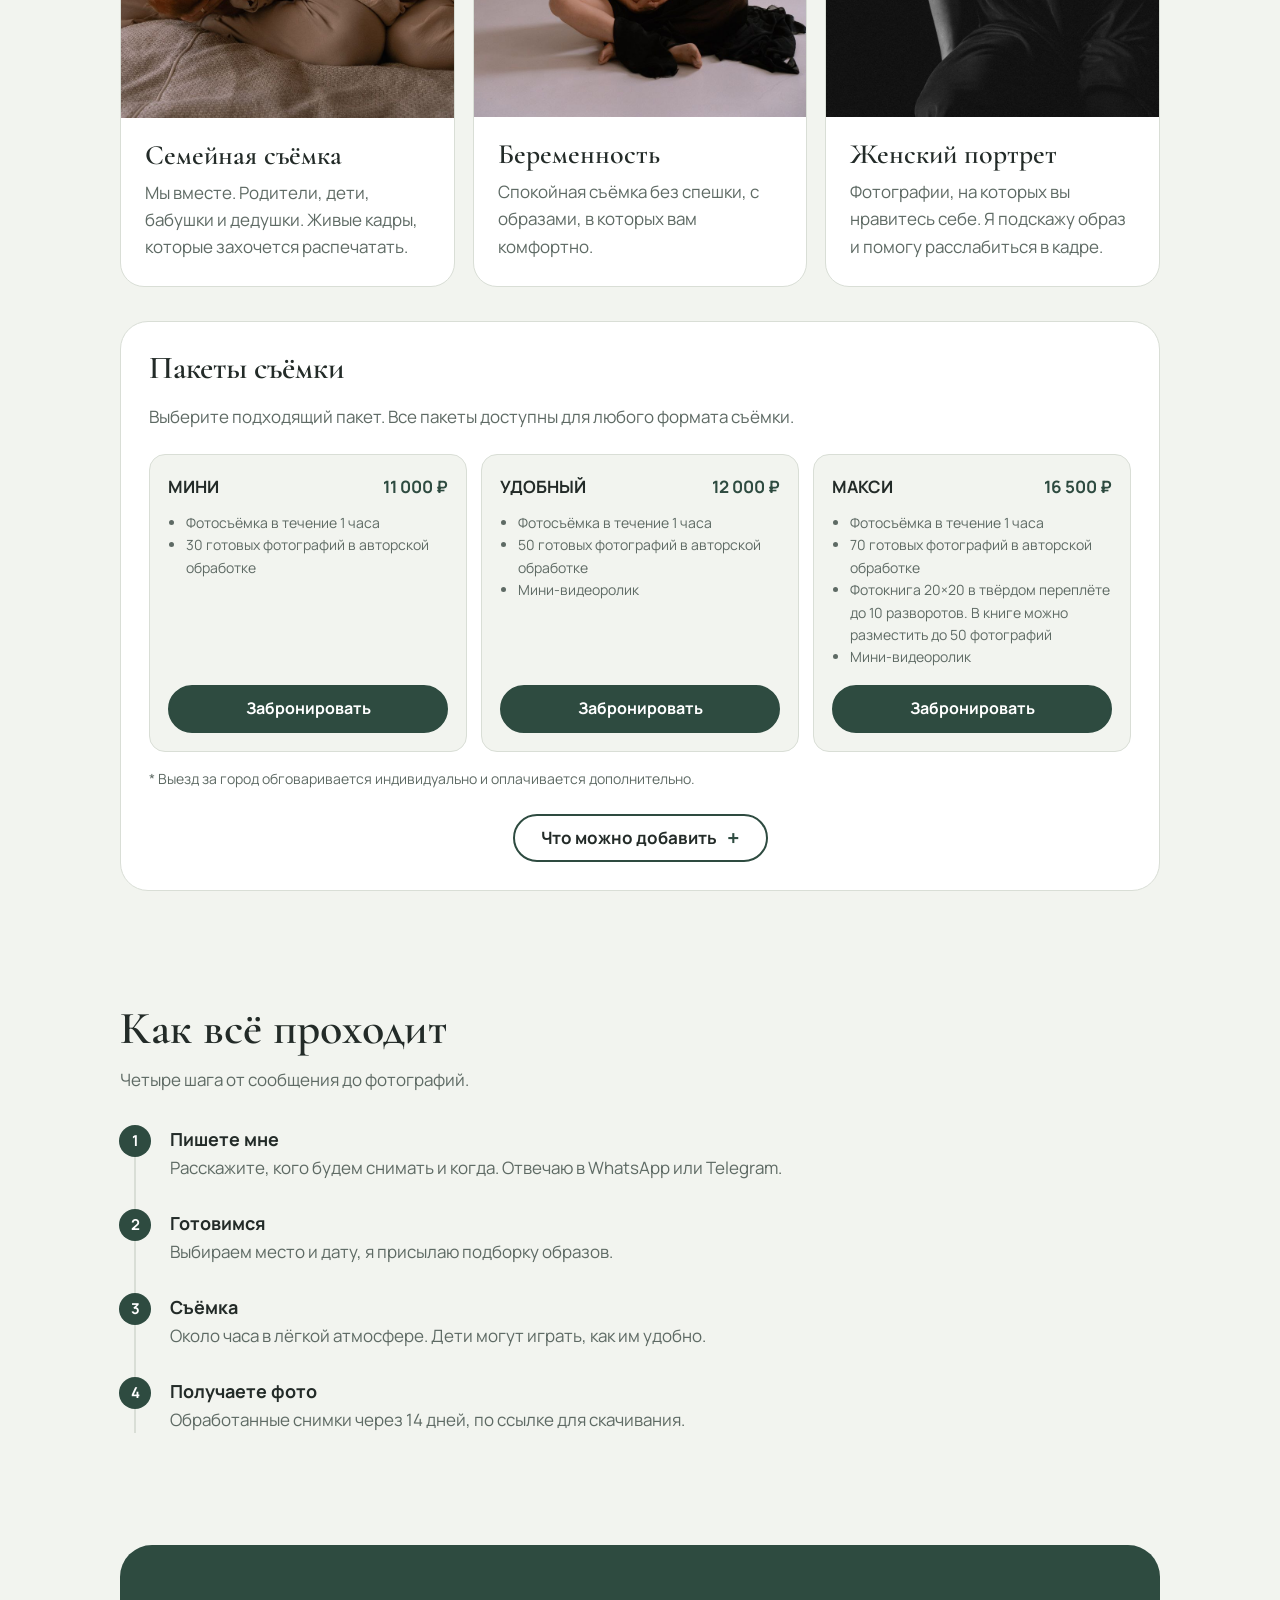
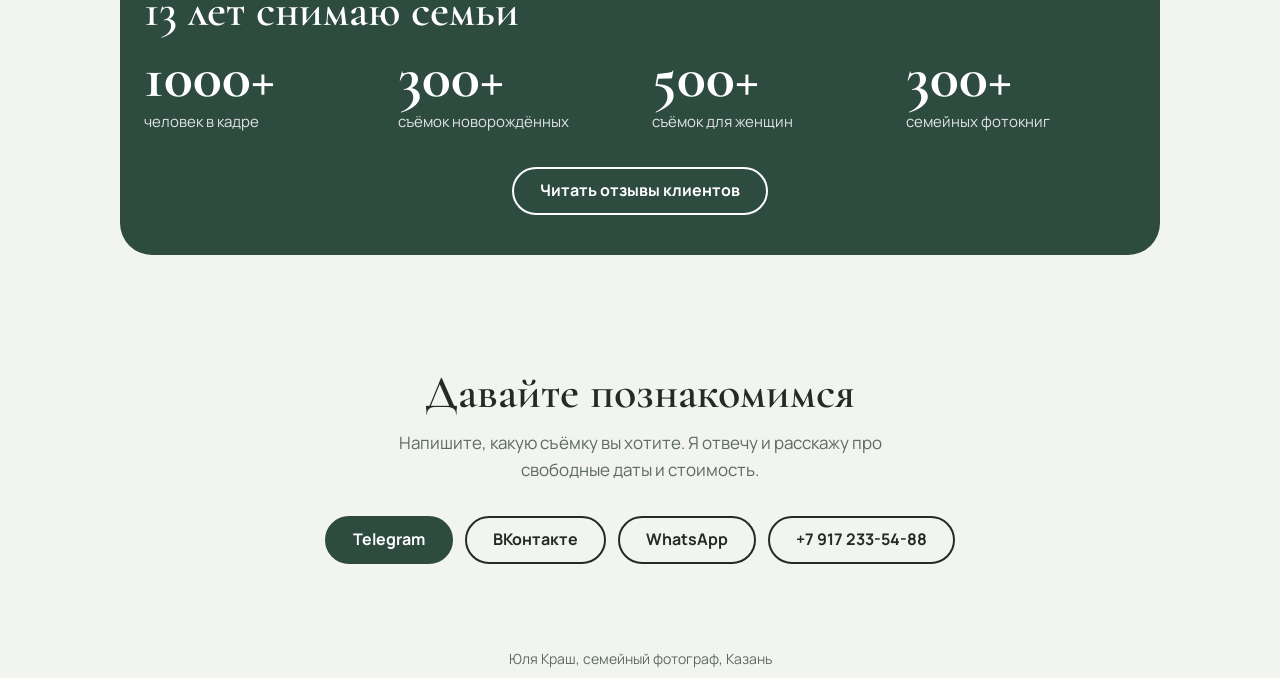
==== commit 472e7d2e: "добавила в навигации "стоимость"" ====
--- a/index.html
+++ b/index.html
@@ -18,6 +18,7 @@
     <a class="logo" href="#top">Юля Краш</a>
     <nav aria-label="Разделы">
       <a href="#sessions">Съёмки</a>
+      <a href="#pricing">Стоимость</a>
       <a href="#process">Как проходит</a>
       <a href="portfolio.html">Портфолио</a>
       <a href="reviews.html">Отзывы</a>
@@ -68,7 +69,7 @@
         </article>
       </div>
       
-      <div class="pricing">
+  <div class="pricing" id="pricing">
   <h3>Пакеты съёмки</h3>
   <p class="pricing-intro">
     Выберите подходящий пакет. Все пакеты доступны для любого формата съёмки.
--- a/style.css
+++ b/style.css
@@ -308,4 +308,6 @@
   border-radius: 16px;
   background: var(--bg);
 }
-.addons li { margin-bottom: 10px; }+.addons li { margin-bottom: 10px; }
+
+#pricing { scroll-margin-top: 16px; }
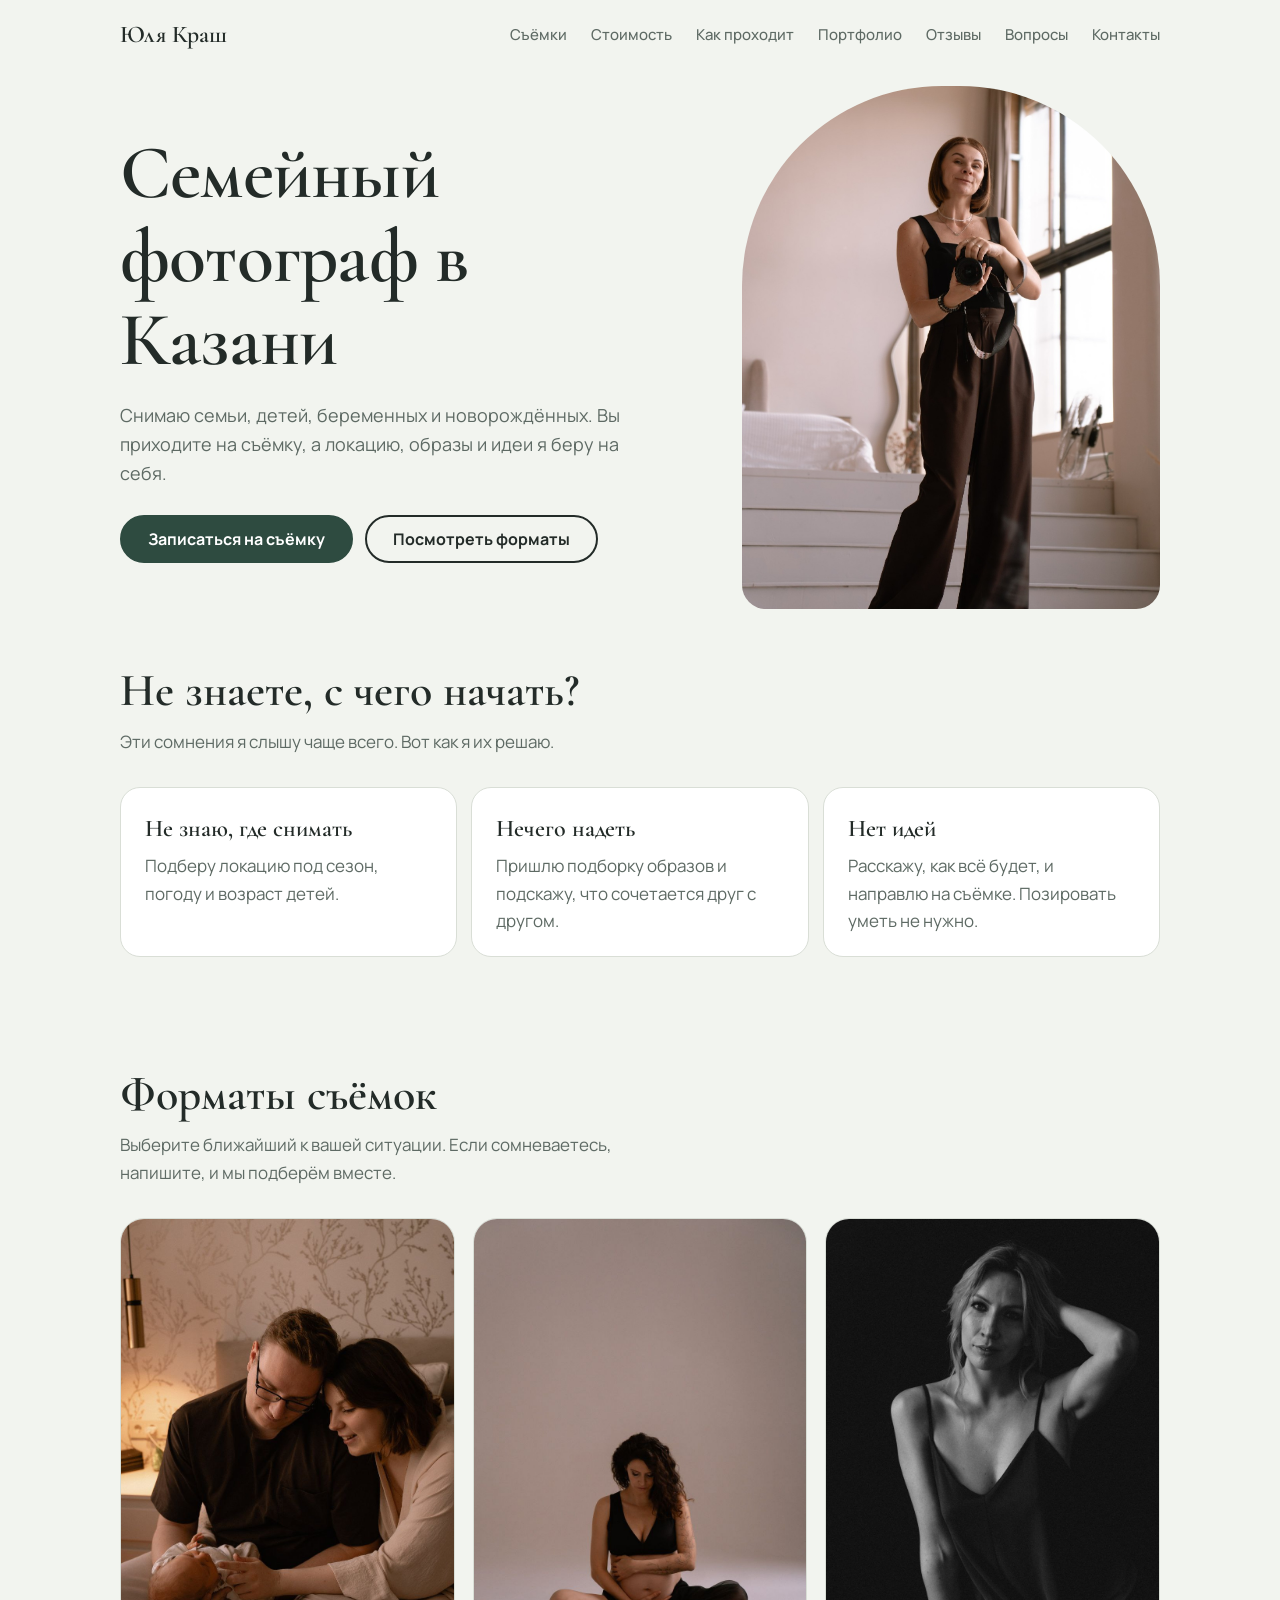
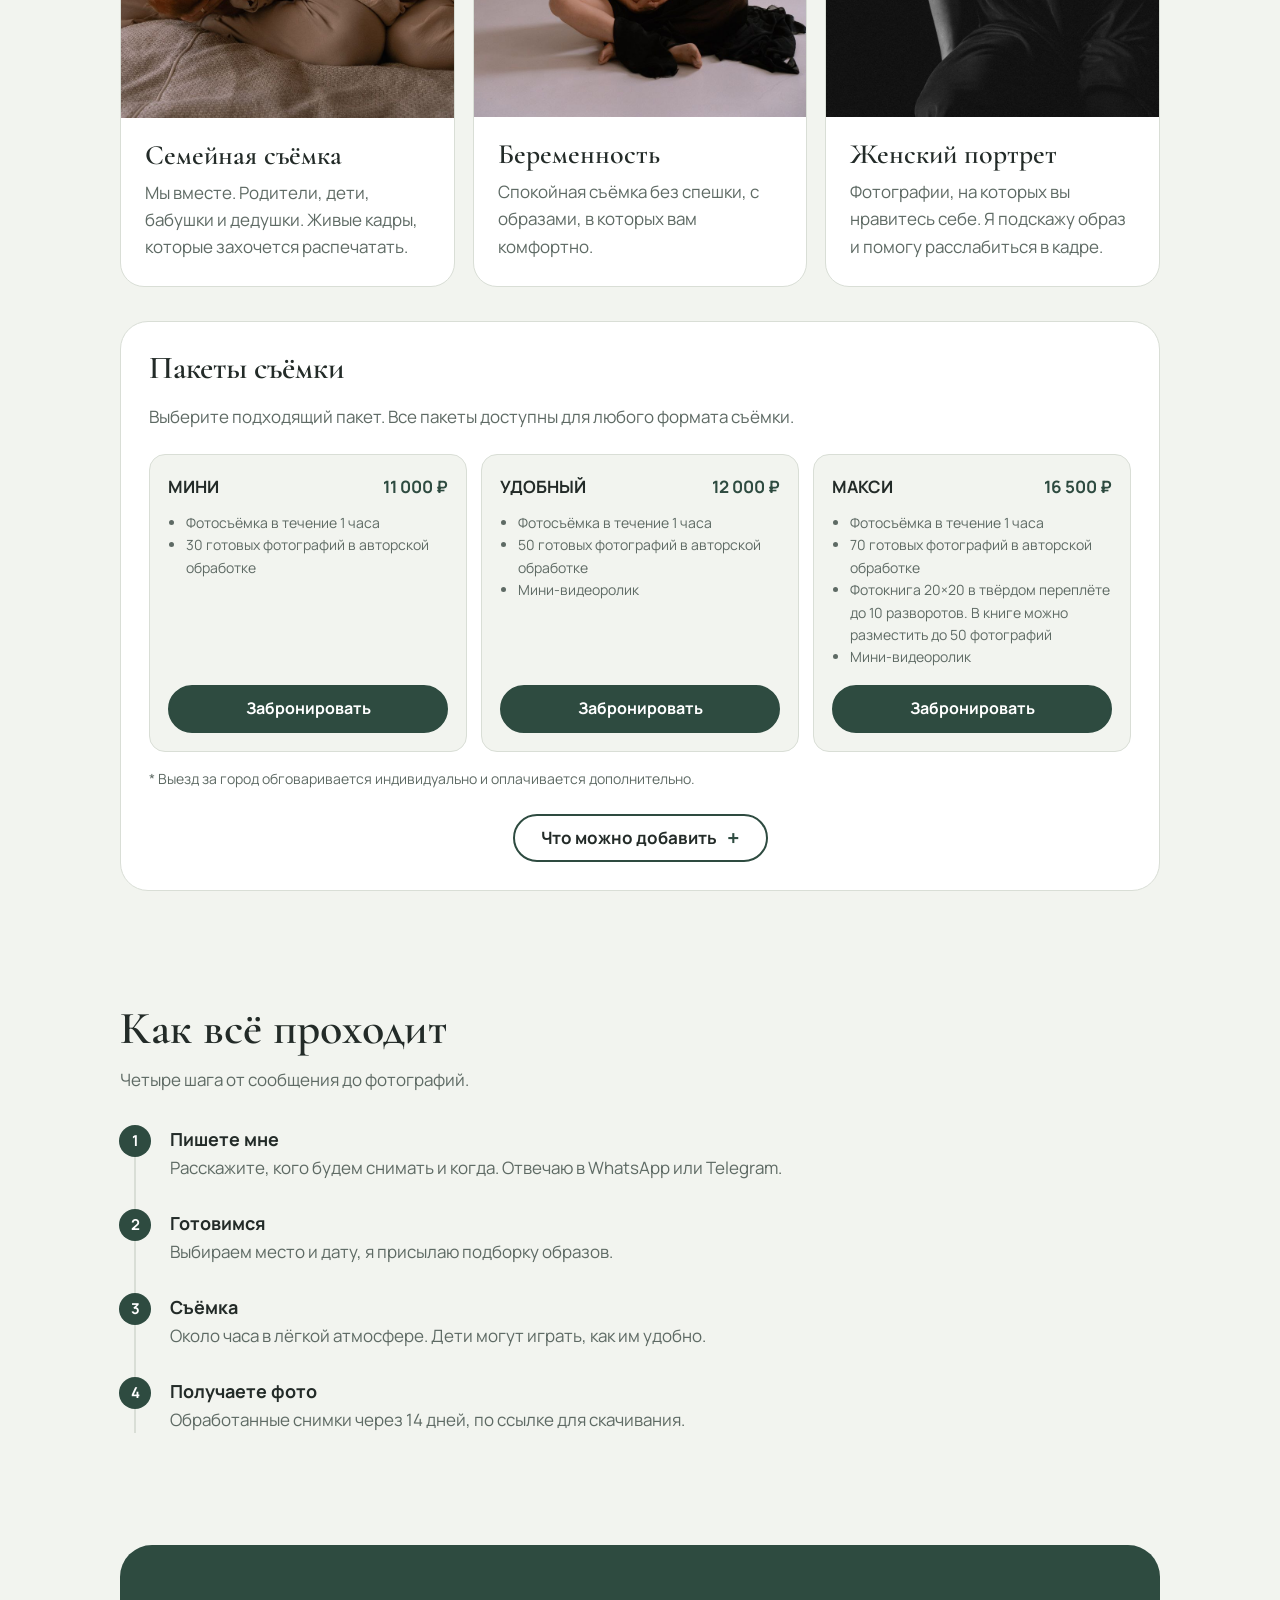
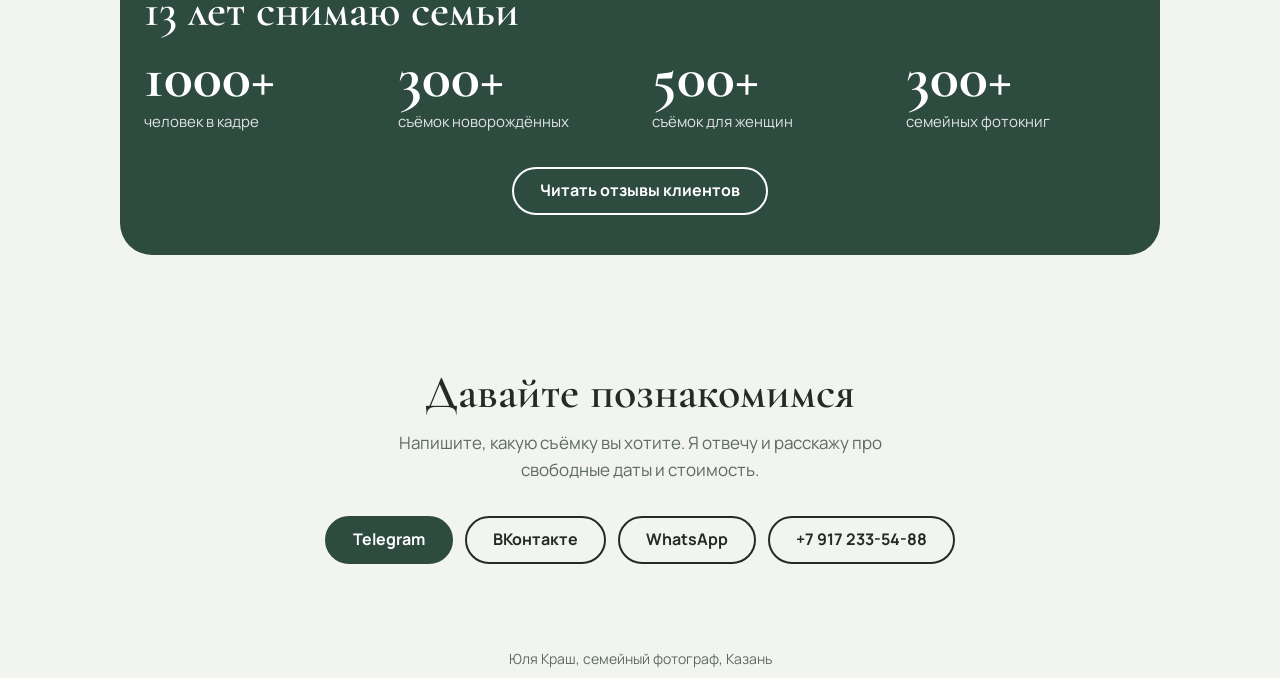
==== commit dac45008: "сделала раздел faq" ====
--- a/index.html
+++ b/index.html
@@ -22,6 +22,7 @@
       <a href="#process">Как проходит</a>
       <a href="portfolio.html">Портфолио</a>
       <a href="reviews.html">Отзывы</a>
+      <a href="faq.html">Вопросы</a>
       <a href="#contact">Контакты</a>
     </nav>
   </header>
--- a/style.css
+++ b/style.css
@@ -310,4 +310,21 @@
 }
 .addons li { margin-bottom: 10px; }
 
-#pricing { scroll-margin-top: 16px; }+#pricing { scroll-margin-top: 16px; }
+
+
+/* FAQ */
+.faq { display: grid; gap: 12px; max-width: 820px; margin-top: 24px; }
+.faq details { background: var(--surface); border: 1px solid var(--line); border-radius: 18px; }
+.faq summary {
+  display: flex; align-items: center; justify-content: space-between; gap: 16px;
+  min-height: 56px; padding: 14px 20px; font-weight: 700; cursor: pointer; list-style: none;
+}
+.faq summary::-webkit-details-marker { display: none; }
+.faq summary::after { content: "+"; flex: none; font-size: 24px; line-height: 1; color: var(--accent); }
+.faq details[open] summary::after { content: "−"; }
+.faq summary:hover { color: var(--accent); }
+.faq .answer { padding: 0 20px 20px; color: var(--muted); }
+.faq .answer p { margin: 0 0 10px; }
+.faq .answer p:last-child { margin-bottom: 0; }
+.faq .answer a { color: var(--accent); font-weight: 700; }
